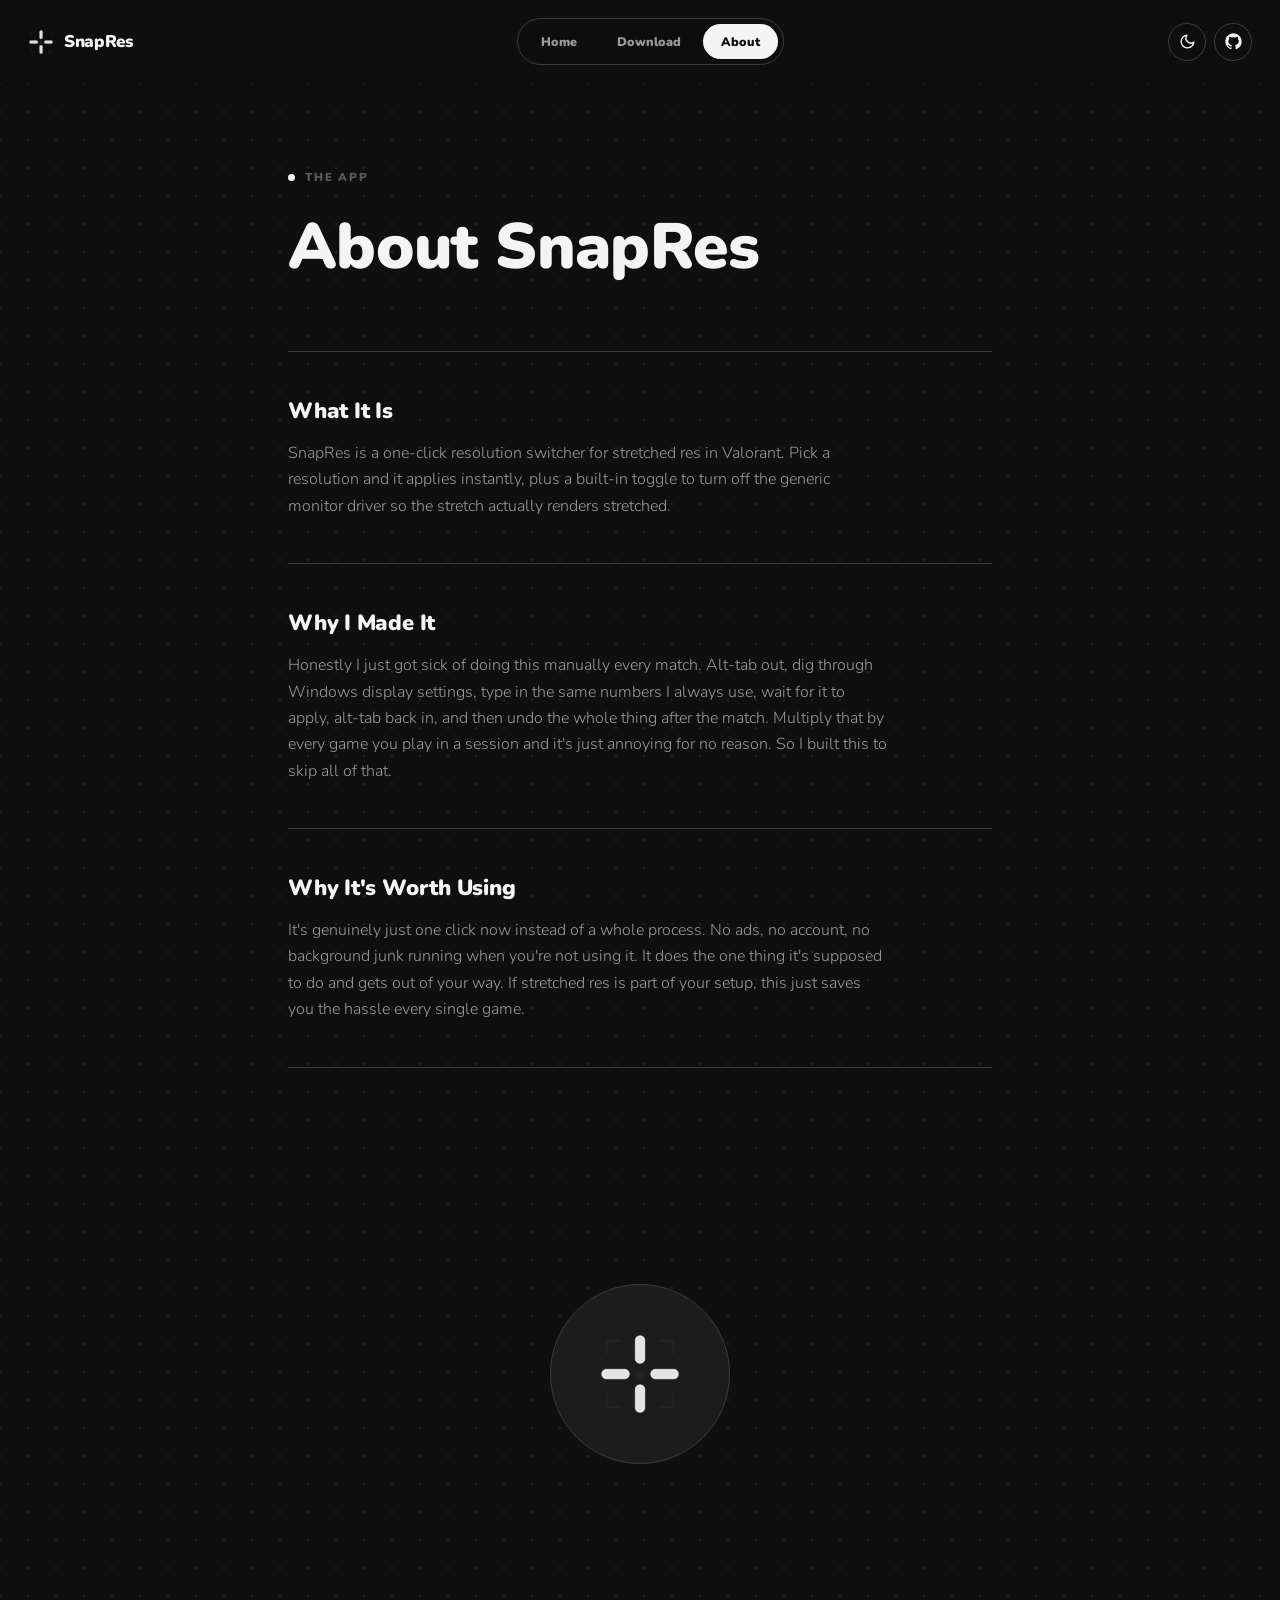
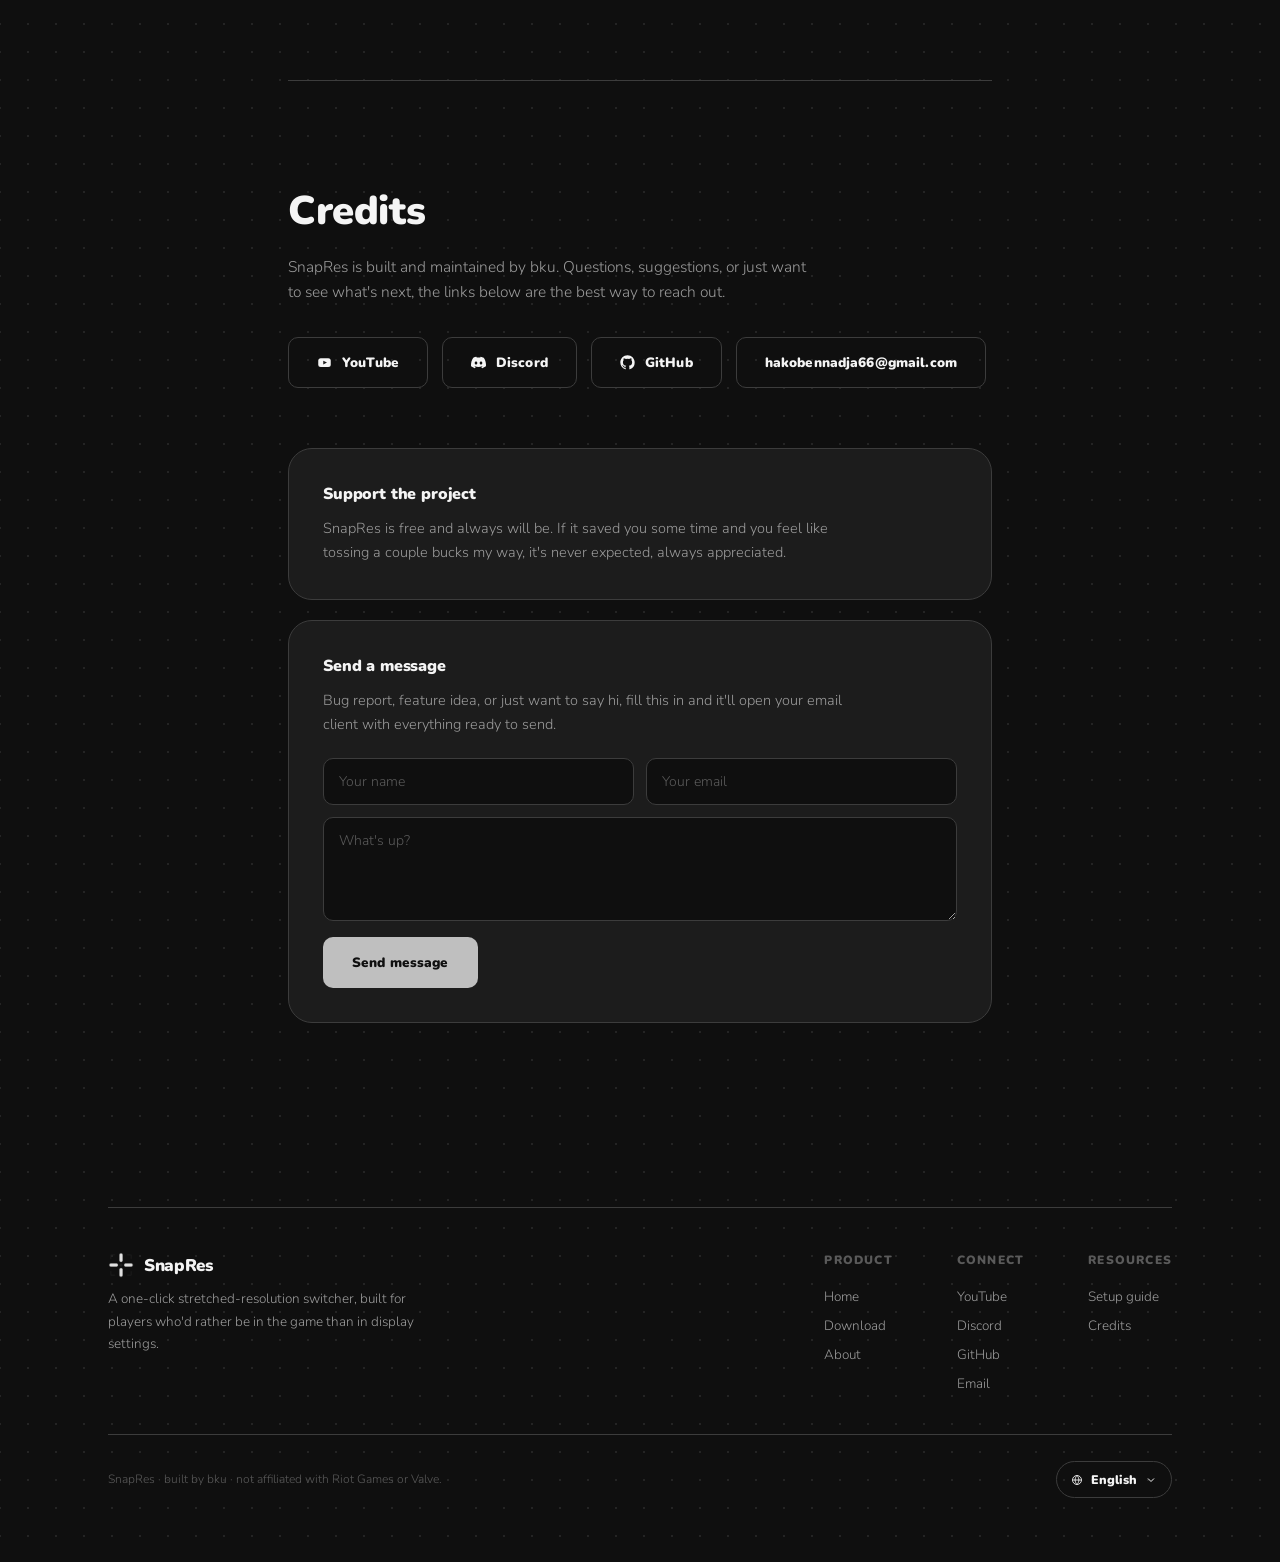
==== about/index.html @ 5ae6e0ad "updated website orders" ====
<!DOCTYPE html>
<html lang="en">
<head>
<meta charset="UTF-8">
<meta name="viewport" content="width=device-width, initial-scale=1">
<title>About SnapRes</title>
<meta name="description" content="Why SnapRes exists, what it does, and how to reach bku, the developer behind it.">
<link rel="icon" href="/assets/icons/favicon.ico">
<link rel="apple-touch-icon" href="/assets/img/Logo_Main.png">
<link rel="stylesheet" href="/assets/css/tokens.css">
<link rel="stylesheet" href="/assets/css/main.css">
</head>
<body data-page="about">
<div class="page-veil"></div>

<nav class="nav">
  <a class="nav__brand" href="/">
    <span class="nav__mark"><img data-logo data-src-dark="/assets/img/Logo_Dark.png" data-src-light="/assets/img/Logo_Main.png" src="/assets/img/Logo_Dark.png" alt="" width="26" height="26"></span>
    <span class="nav__word">SnapRes</span>
  </a>

  <div class="nav__links" data-nav-links>
    <a class="nav__link" data-page="home" data-i18n="nav_home" href="/">Home</a>
    <a class="nav__link" data-page="download" data-i18n="nav_download" href="/download">Download</a>
    <a class="nav__link" data-page="about" data-i18n="nav_about" href="/about">About</a>
  </div>

  <div class="nav__tools">
    <button class="icon-btn" data-theme-toggle aria-label="Toggle theme">
      <svg class="icon-sun" viewBox="0 0 24 24" fill="none" stroke="currentColor" stroke-width="2" stroke-linecap="round"><circle cx="12" cy="12" r="4"/><path d="M12 2v2M12 20v2M4.9 4.9l1.4 1.4M17.7 17.7l1.4 1.4M2 12h2M20 12h2M4.9 19.1l1.4-1.4M17.7 6.3l1.4-1.4"/></svg>
      <svg class="icon-moon" viewBox="0 0 24 24" fill="none" stroke="currentColor" stroke-width="2" stroke-linecap="round" stroke-linejoin="round"><path d="M21 12.8A9 9 0 1 1 11.2 3 7 7 0 0 0 21 12.8Z"/></svg>
    </button>
    <a class="icon-btn" data-cfg="GITHUB_REPO_URL" href="https://github.com/bkuwu/SnapRes" target="_blank" rel="noopener" aria-label="GitHub">
      <svg viewBox="0 0 24 24" fill="currentColor"><path d="M12 .5C5.65.5.5 5.65.5 12c0 5.09 3.29 9.39 7.86 10.91.57.1.79-.25.79-.55 0-.27-.01-1.16-.02-2.11-3.2.7-3.88-1.36-3.88-1.36-.53-1.34-1.28-1.7-1.28-1.7-1.05-.72.08-.71.08-.71 1.16.08 1.77 1.19 1.77 1.19 1.03 1.77 2.7 1.26 3.36.96.1-.75.4-1.26.73-1.55-2.55-.29-5.23-1.28-5.23-5.68 0-1.25.45-2.28 1.19-3.08-.12-.29-.52-1.46.11-3.05 0 0 .97-.31 3.18 1.18a11.1 11.1 0 0 1 5.79 0c2.2-1.49 3.17-1.18 3.17-1.18.64 1.59.24 2.76.12 3.05.74.8 1.19 1.83 1.19 3.08 0 4.41-2.69 5.38-5.25 5.67.41.36.78 1.06.78 2.15 0 1.55-.01 2.8-.01 3.18 0 .31.21.66.79.55A11.5 11.5 0 0 0 23.5 12C23.5 5.65 18.35.5 12 .5z"/></svg>
    </a>
    <button class="icon-btn nav__burger" data-nav-burger aria-label="Menu">
      <svg viewBox="0 0 24 24" fill="none" stroke="currentColor" stroke-width="1.8" stroke-linecap="round"><path d="M4 7h16M4 12h16M4 17h16"/></svg>
    </button>
  </div>
</nav>

<header class="section" style="padding-top:168px; padding-bottom:40px;">
  <div class="container" style="max-width:760px;">
    <p class="eyebrow reveal" data-i18n="about_eyebrow">The App</p>
    <h1 class="reveal" style="font-size:clamp(38px,6vw,64px); margin-top:16px;" data-i18n="about_title">About SnapRes</h1>
  </div>
</header>

<section class="section" style="padding-top:20px;">
  <div class="container" style="max-width:760px;">

    <div class="reveal" style="padding:44px 0; border-top:1px solid var(--border);">
      <h2 style="font-size:22px; margin-bottom:14px;">What It Is</h2>
      <p style="font-size:16px; max-width:600px;">SnapRes is a one-click resolution switcher for stretched res in Valorant. Pick a resolution and it applies instantly, plus a built-in toggle to turn off the generic monitor driver so the stretch actually renders stretched.</p>
    </div>

    <div class="reveal" style="padding:44px 0; border-top:1px solid var(--border);">
      <h2 style="font-size:22px; margin-bottom:14px;">Why I Made It</h2>
      <p style="font-size:16px; max-width:600px;">Honestly I just got sick of doing this manually every match. Alt-tab out, dig through Windows display settings, type in the same numbers I always use, wait for it to apply, alt-tab back in, and then undo the whole thing after the match. Multiply that by every game you play in a session and it's just annoying for no reason. So I built this to skip all of that.</p>
    </div>

    <div class="reveal" style="padding:44px 0; border-top:1px solid var(--border); border-bottom:1px solid var(--border);">
      <h2 style="font-size:22px; margin-bottom:14px;">Why It's Worth Using</h2>
      <p style="font-size:16px; max-width:600px;">It's genuinely just one click now instead of a whole process. No ads, no account, no background junk running when you're not using it. It does the one thing it's supposed to do and gets out of your way. If stretched res is part of your setup, this just saves you the hassle every single game.</p>
    </div>

  </div>
</section>

<section class="section--tight">
  <div class="container" style="display:flex; justify-content:center;">
    <div class="reveal snapframe">
      <span class="sf-corner sf-corner--tr"></span><span class="sf-corner sf-corner--bl"></span>
      <div style="width:180px; height:180px; border-radius:50%; background:var(--panel); border:1px solid var(--border); display:grid; place-items:center;">
        <img data-logo data-src-dark="/assets/img/Logo_Dark.png" data-src-light="/assets/img/Logo_Main.png" src="/assets/img/Logo_Dark.png" alt="SnapRes logo mark" width="86" height="86">
      </div>
    </div>
  </div>
</section>

<section class="section" id="credits">
  <div class="container" style="max-width:760px;">
    <hr class="rule" style="margin-bottom:70px;">
    <p class="eyebrow reveal" data-i18n="credits_eyebrow">Behind It</p>
    <h2 class="reveal" style="font-size:clamp(26px,3.6vw,40px); margin:14px 0 16px;" data-i18n="credits_title">Credits</h2>
    <p class="reveal" style="font-size:15.5px; max-width:520px; margin-bottom:32px;" data-i18n="credits_body">
      SnapRes is built and maintained by bku. Questions, suggestions, or just want to see what's next, the links below are the best way to reach out.
    </p>

    <div class="reveal" style="display:flex; gap:14px; flex-wrap:wrap; margin-bottom:60px;">
      <a class="btn btn--ghost" data-cfg="YOUTUBE_URL" href="https://www.youtube.com/@bkuuuuu" target="_blank" rel="noopener">
        <svg width="15" height="15" viewBox="0 0 24 24" fill="currentColor"><rect x="2" y="5" width="20" height="14" rx="4"/><path d="M10 9l6 3-6 3V9z" fill="var(--panel)"/></svg>
        <span data-i18n="footer_youtube">YouTube</span>
      </a>
      <a class="btn btn--ghost" data-cfg="DISCORD_URL" href="https://discord.gg/MzX9wJ6Tyf" target="_blank" rel="noopener">
        <svg width="15" height="15" viewBox="0 0 24 24" fill="currentColor"><path d="M20.317 4.37a19.79 19.79 0 0 0-4.885-1.515.074.074 0 0 0-.079.037c-.21.375-.444.864-.608 1.25a18.27 18.27 0 0 0-5.487 0 12.64 12.64 0 0 0-.617-1.25.077.077 0 0 0-.079-.037A19.736 19.736 0 0 0 3.677 4.37a.07.07 0 0 0-.032.027C.533 9.046-.32 13.58.099 18.057a.082.082 0 0 0 .031.057 19.9 19.9 0 0 0 5.993 3.03.078.078 0 0 0 .084-.028 14.09 14.09 0 0 0 1.226-1.994.076.076 0 0 0-.041-.106 13.107 13.107 0 0 1-1.872-.892.077.077 0 0 1-.008-.128c.126-.094.252-.192.373-.291a.074.074 0 0 1 .077-.01c3.928 1.793 8.18 1.793 12.062 0a.074.074 0 0 1 .078.01c.121.099.247.198.373.292a.077.077 0 0 1-.006.127 12.3 12.3 0 0 1-1.873.892.076.076 0 0 0-.041.107c.36.698.772 1.362 1.225 1.993a.076.076 0 0 0 .084.028 19.84 19.84 0 0 0 6.002-3.03.077.077 0 0 0 .032-.054c.5-5.177-.838-9.674-3.549-13.66a.061.061 0 0 0-.031-.03zM8.02 15.33c-1.183 0-2.157-1.085-2.157-2.419 0-1.333.955-2.419 2.157-2.419 1.21 0 2.176 1.096 2.157 2.42 0 1.333-.955 2.418-2.157 2.418zm7.975 0c-1.183 0-2.157-1.085-2.157-2.419 0-1.333.955-2.419 2.157-2.419 1.21 0 2.176 1.096 2.157 2.42 0 1.333-.946 2.418-2.157 2.418z"/></svg>
        <span data-i18n="footer_discord">Discord</span>
      </a>
      <a class="btn btn--ghost" data-cfg="GITHUB_REPO_URL" href="https://github.com/bkuwu/SnapRes" target="_blank" rel="noopener">
        <svg width="15" height="15" viewBox="0 0 24 24" fill="currentColor"><path d="M12 .5C5.65.5.5 5.65.5 12c0 5.09 3.29 9.39 7.86 10.91.57.1.79-.25.79-.55 0-.27-.01-1.16-.02-2.11-3.2.7-3.88-1.36-3.88-1.36-.53-1.34-1.28-1.7-1.28-1.7-1.05-.72.08-.71.08-.71 1.16.08 1.77 1.19 1.77 1.19 1.03 1.77 2.7 1.26 3.36.96.1-.75.4-1.26.73-1.55-2.55-.29-5.23-1.28-5.23-5.68 0-1.25.45-2.28 1.19-3.08-.12-.29-.52-1.46.11-3.05 0 0 .97-.31 3.18 1.18a11.1 11.1 0 0 1 5.79 0c2.2-1.49 3.17-1.18 3.17-1.18.64 1.59.24 2.76.12 3.05.74.8 1.19 1.83 1.19 3.08 0 4.41-2.69 5.38-5.25 5.67.41.36.78 1.06.78 2.15 0 1.55-.01 2.8-.01 3.18 0 .31.21.66.79.55A11.5 11.5 0 0 0 23.5 12C23.5 5.65 18.35.5 12 .5z"/></svg>
        <span data-i18n="footer_github">GitHub</span>
      </a>
      <a class="btn btn--ghost" data-cfg="CONTACT_EMAIL" data-cfg-text="CONTACT_EMAIL" href="mailto:hakobennadja66@gmail.com">
        <svg width="15" height="15" viewBox="0 0 24 24" fill="none" stroke="currentColor" stroke-width="1.8"><rect x="3" y="5" width="18" height="14" rx="2"/><path d="M3 7l9 6 9-6"/></svg>
        hakobennadja66@gmail.com
      </a>
    </div>

    <div class="reveal" style="background:var(--panel); border:1px solid var(--border); border-radius:var(--radius-lg); padding:34px;">
      <h3 style="font-size:16px; margin-bottom:12px;" data-i18n="support_title">Support the project</h3>
      <p style="font-size:14.5px; max-width:520px;" data-i18n="support_body">SnapRes is free and always will be. If it saved you some time and you feel like tossing a couple bucks my way, it's never expected, always appreciated.</p>
    </div>

    <div class="reveal" style="background:var(--panel); border:1px solid var(--border); border-radius:var(--radius-lg); padding:34px; margin-top:20px;">
      <h3 style="font-size:16px; margin-bottom:12px;" data-i18n="contact_title">Send a message</h3>
      <p style="font-size:14.5px; max-width:520px; margin-bottom:22px;" data-i18n="contact_body">Bug report, feature idea, or just want to say hi, fill this in and it'll open your email client with everything ready to send.</p>
      <form class="contact-form" data-contact-form>
        <div class="contact-form__row">
          <input type="text" data-cf-name placeholder="Your name" autocomplete="name" required>
          <input type="email" data-cf-email placeholder="Your email" autocomplete="email" required>
        </div>
        <textarea data-cf-message rows="4" placeholder="What's up?" required></textarea>
        <button type="submit" class="btn btn--primary" data-i18n="contact_send">Send message</button>
      </form>
    </div>
  </div>
</section>

<footer class="footer">
  <div class="container">
    <hr class="rule">
    <div class="footer__top" style="padding-top:44px;">
      <div class="footer__brand">
        <div class="nav__brand"><span class="nav__mark"><img data-logo data-src-dark="/assets/img/Logo_Dark.png" data-src-light="/assets/img/Logo_Main.png" src="/assets/img/Logo_Dark.png" alt="" width="22" height="22"></span><span class="nav__word">SnapRes</span></div>
        <p data-i18n="footer_tagline">A one-click stretched-resolution switcher, built for players who'd rather be in the game than in display settings.</p>
      </div>
      <div class="footer__cols">
        <div class="footer__col">
          <h4 data-i18n="footer_product">Product</h4>
          <a href="/" data-i18n="footer_home">Home</a>
          <a href="/download" data-i18n="footer_download">Download</a>
          <a href="/about" data-i18n="footer_about">About</a>
        </div>
        <div class="footer__col">
          <h4 data-i18n="footer_connect">Connect</h4>
          <a data-cfg="YOUTUBE_URL" href="https://www.youtube.com/@bkuuuuu" target="_blank" rel="noopener" data-i18n="footer_youtube">YouTube</a>
          <a data-cfg="DISCORD_URL" href="https://discord.gg/MzX9wJ6Tyf" target="_blank" rel="noopener" data-i18n="footer_discord">Discord</a>
          <a data-cfg="GITHUB_REPO_URL" href="https://github.com/bkuwu/SnapRes" target="_blank" rel="noopener" data-i18n="footer_github">GitHub</a>
          <a data-cfg="CONTACT_EMAIL" data-cfg-text="CONTACT_EMAIL" href="mailto:hakobennadja66@gmail.com" data-i18n="footer_email">Email</a>
        </div>
        <div class="footer__col">
          <h4 data-i18n="footer_resources">Resources</h4>
          <a href="/download#setup" data-i18n="footer_help">Setup guide</a>
          <a href="/about#credits" data-i18n="footer_credits">Credits</a>
        </div>
      </div>
    </div>
    <hr class="rule">
    <div class="footer__bottom">
      <p class="footer__copy" data-i18n="footer_copy">SnapRes · built by bku · not affiliated with Riot Games or Valve.</p>
      <div class="lang-select">
        <button class="lang-select__btn" data-lang-toggle type="button">
          <svg viewBox="0 0 24 24" fill="none" stroke="currentColor" stroke-width="1.8"><circle cx="12" cy="12" r="9"/><path d="M3 12h18M12 3c2.5 2.7 3.8 6 3.8 9s-1.3 6.3-3.8 9c-2.5-2.7-3.8-6-3.8-9s1.3-6.3 3.8-9z"/></svg>
          <span data-lang-label>English</span>
          <svg viewBox="0 0 24 24" fill="none" stroke="currentColor" stroke-width="2"><path d="M6 9l6 6 6-6"/></svg>
        </button>
        <div class="lang-select__menu" data-lang-menu></div>
      </div>
    </div>
  </div>
</footer>

<script src="/assets/js/config.js"></script>
<script src="/assets/js/analytics.js"></script>
<script src="/assets/js/i18n.js"></script>
<script src="/assets/js/app.js"></script>
</body>
</html>
---- assets/css/tokens.css ----
@font-face {
  font-family: "Nunito Black";
  src: url("../fonts/Nunito-Black.ttf") format("truetype");
  font-weight: 900;
  font-display: swap;
}
@font-face {
  font-family: "Nunito Light";
  src: url("../fonts/Nunito-Light.ttf") format("truetype");
  font-weight: 300;
  font-display: swap;
}

:root {
  
  --gray-900: #0F0F0F;
  --gray-800: #1C1C1C;
  --gray-700: #3C3C3C;
  --gray-600: #5A5A5A;
  --gray-500: #7A7A7A;
  --gray-400: #9B9B9B;
  --gray-300: #BFBFBF;
  --gray-200: #DCDCDC;
  --gray-100: #F4F4F4;
  --white: #FFFFFF;
  --black: #000000;

  
  --font-title: "Nunito Black", "Segoe UI Semibold", sans-serif;
  --font-body: "Nunito Light", "Segoe UI", sans-serif;

  
  --ease-snap: cubic-bezier(.16,.84,.32,1);
  --ease-out: cubic-bezier(.22,.61,.36,1);
  --dur-fast: .28s;
  --dur-med: .6s;
  --dur-slow: 1s;

  
  --radius-sm: 10px;
  --radius-md: 16px;
  --radius-lg: 24px;

  color-scheme: dark;
}

:root,
[data-theme="dark"] {
  --bg: var(--gray-900);
  --panel: var(--gray-800);
  --border: var(--gray-700);
  --border-soft: #242424;
  --text-main: var(--gray-100);
  --text-dim: var(--gray-400);
  --text-dimmer: var(--gray-600);
  --glow: rgba(255,255,255,.14);
  --glow-strong: rgba(255,255,255,.28);
  --status-ok: #7fe3ac;
  --btn-idle: var(--gray-300);
  --btn-hover: var(--white);
  --btn-text: var(--gray-900);
  --btn-hover-text: var(--gray-900);
  --scrim: rgba(15,15,15,.72);
}

[data-theme="light"] {
  color-scheme: light;
  --bg: var(--gray-100);
  --panel: var(--white);
  --border: var(--gray-200);
  --border-soft: #EFEFEF;
  --text-main: var(--gray-900);
  --text-dim: var(--gray-600);
  --text-dimmer: var(--gray-400);
  --glow: rgba(15,15,15,.10);
  --glow-strong: rgba(15,15,15,.18);
  --status-ok: #2f6f4f;
  --btn-idle: var(--gray-300);
  --btn-hover: var(--gray-900);
  --btn-text: var(--gray-900);
  --btn-hover-text: var(--white);
  --scrim: rgba(244,244,244,.72);
}
---- assets/css/main.css ----
*, *::before, *::after { box-sizing: border-box; }
html { scroll-behavior: smooth; }

html, body {
  margin: 0;
  padding: 0;
  background: var(--bg);
  color: var(--text-main);
  font-family: var(--font-body);
  -webkit-font-smoothing: antialiased;
  overflow-x: hidden;
}

body {
  
  background-image:
    radial-gradient(var(--border-soft) 1px, transparent 1px);
  background-size: 28px 28px;
  background-position: -14px -14px;
  transition: background-color var(--dur-med) var(--ease-out), color var(--dur-med) var(--ease-out);
}

[data-theme="light"] body { background-image: radial-gradient(var(--border) 1px, transparent 1px); }

::selection { background: var(--text-main); color: var(--bg); }

h1, h2, h3, h4 {
  font-family: var(--font-title);
  font-weight: 900;
  margin: 0;
  letter-spacing: -0.01em;
}

p { margin: 0; line-height: 1.65; color: var(--text-dim); }

a { color: inherit; text-decoration: none; }

img { max-width: 100%; display: block; }

button { font-family: var(--font-body); border: none; background: none; cursor: pointer; color: inherit; }

.container {
  width: 100%;
  max-width: 1120px;
  margin: 0 auto;
  padding: 0 28px;
}

.page-veil {
  position: fixed;
  inset: 0;
  background: var(--bg);
  z-index: 9999;
  pointer-events: none;
  opacity: 0;
  transition: opacity .38s var(--ease-out);
}
.page-veil.is-active { opacity: 1; pointer-events: all; }
body.is-loaded .page-veil { opacity: 0; }
body { opacity: 0; }
body.is-loaded { opacity: 1; transition: opacity .5s var(--ease-out); }

.nav {
  position: fixed;
  top: 0; left: 0; right: 0;
  z-index: 500;
  display: flex;
  align-items: center;
  justify-content: space-between;
  padding: 18px 28px;
  backdrop-filter: blur(14px) saturate(140%);
  -webkit-backdrop-filter: blur(14px) saturate(140%);
  background: color-mix(in srgb, var(--bg) 78%, transparent);
  border-bottom: 1px solid transparent;
  transition: border-color var(--dur-fast) var(--ease-out), background var(--dur-med) var(--ease-out);
}
.nav.is-scrolled { border-bottom-color: var(--border); }

.nav__brand { display: flex; align-items: center; gap: 10px; }
.nav__mark { width: 26px; height: 26px; }
.nav__mark img { width: 100%; height: 100%; }
.nav__word {
  font-family: var(--font-title);
  font-size: 17px;
  letter-spacing: -0.02em;
}

.nav__links {
  display: flex;
  align-items: center;
  gap: 4px;
  padding: 5px;
  border: 1px solid var(--border);
  border-radius: 999px;
}
.nav__link {
  font-family: var(--font-title);
  font-size: 12.5px;
  padding: 9px 18px;
  border-radius: 999px;
  color: var(--text-dim);
  transition: color .35s var(--ease-out), background .35s var(--ease-out), box-shadow .35s var(--ease-out);
}
.nav__link:hover { color: var(--text-main); box-shadow: 0 0 0 6px var(--glow); }
.nav__link.is-active { background: var(--text-main); color: var(--bg); }

.nav__tools { display: flex; align-items: center; gap: 8px; }

.icon-btn {
  width: 38px; height: 38px;
  display: grid; place-items: center;
  position: relative;
  border: 1px solid var(--border);
  border-radius: 50%;
  color: var(--text-main);
  transition: box-shadow .4s var(--ease-out), border-color .4s var(--ease-out), transform .3s var(--ease-snap);
}
.icon-btn:hover { box-shadow: 0 0 0 9px var(--glow); border-color: var(--text-main); transform: translateY(-2px); }
.icon-btn:active { transform: translateY(0) scale(.94); }
.icon-btn svg { width: 17px; height: 17px; }
.icon-btn .icon-sun, .icon-btn .icon-moon { position: absolute; opacity: 0; transform: rotate(-90deg) scale(.5); transition: transform .5s var(--ease-snap), opacity .3s var(--ease-out); }
.icon-btn .icon-moon { opacity: 1; transform: rotate(0) scale(1); }
[data-theme="light"] .icon-btn .icon-sun { opacity: 1; transform: rotate(0) scale(1); }
[data-theme="light"] .icon-btn .icon-moon { opacity: 0; transform: rotate(90deg) scale(.5); }

.nav__burger { display: none; }

.btn {
  display: inline-flex;
  align-items: center;
  justify-content: center;
  gap: 10px;
  font-family: var(--font-title);
  font-size: 13.5px;
  letter-spacing: .01em;
  padding: 15px 28px;
  border-radius: var(--radius-sm);
  border: 1px solid transparent;
  position: relative;
  transition: transform var(--dur-fast) var(--ease-snap), box-shadow var(--dur-fast) var(--ease-out), background var(--dur-fast) var(--ease-out), color var(--dur-fast) var(--ease-out), border-color var(--dur-fast) var(--ease-out);
}
.btn:active { transform: scale(.96); }

.btn--primary {
  background: var(--btn-idle);
  color: var(--btn-text);
}
.btn--primary:hover {
  background: var(--btn-hover);
  color: var(--btn-hover-text);
  box-shadow: 0 0 0 11px var(--glow), 0 24px 52px -18px var(--glow-strong);
  transform: translateY(-3px);
}

.btn--ghost {
  background: transparent;
  color: var(--text-main);
  border-color: var(--border);
}
.btn--ghost:hover {
  border-color: var(--text-main);
  box-shadow: 0 0 0 11px var(--glow), 0 20px 44px -20px var(--glow-strong);
  transform: translateY(-3px);
}

.btn--lg { padding: 19px 38px; font-size: 15px; border-radius: var(--radius-md); }

.btn__bracket-frame { position: relative; display: inline-flex; }

.bracket {
  position: absolute;
  width: 12px; height: 12px;
  border: 0 solid var(--text-main);
  opacity: 0;
  transition: opacity var(--dur-fast) var(--ease-out), transform var(--dur-fast) var(--ease-snap);
}
.bracket--tl { top: -8px; left: -8px; border-top-width: 2px; border-left-width: 2px; transform: translate(6px,6px); }
.bracket--tr { top: -8px; right: -8px; border-top-width: 2px; border-right-width: 2px; transform: translate(-6px,6px); }
.bracket--bl { bottom: -8px; left: -8px; border-bottom-width: 2px; border-left-width: 2px; transform: translate(6px,-6px); }
.bracket--br { bottom: -8px; right: -8px; border-bottom-width: 2px; border-right-width: 2px; transform: translate(-6px,-6px); }
.btn__bracket-frame:hover .bracket,
.snap-target:hover .bracket,
.snap-target.is-active .bracket {
  opacity: 1;
  transform: translate(0,0);
}

header.hero-section {
  min-height: 100vh;
  min-height: 100svh;
  display: flex;
  align-items: center;
  padding-top: 108px;
  padding-bottom: 56px;
  box-sizing: border-box;
}

.hero__grid {
  display: flex;
  align-items: center;
  justify-content: space-between;
  gap: 76px;
  text-align: left;
  width: 100%;
}
.hero__content {
  display: flex;
  align-items: center;
  gap: 34px;
  flex: 1 1 540px;
  max-width: 700px;
}
.hero__text { min-width: 0; }

.hero__icon {
  flex: none;
  width: clamp(100px, 9vw, 170px);
  height: clamp(100px, 9vw, 170px);
  display: grid;
  place-items: center;
}
.hero__icon img {
  width: 100%;
  height: 100%;
  object-fit: contain;
}

.video-card {
  flex: 1 1 640px;
  max-width: 760px;
  width: 100%;
  border-radius: var(--radius-lg);
  border: 1px solid var(--border);
  background: var(--panel);
  overflow: hidden;
  box-shadow: 0 0 0 8px var(--glow), 0 50px 100px -34px rgba(0,0,0,.55);
  transition: transform .45s var(--ease-snap), box-shadow .45s var(--ease-out), border-color .4s var(--ease-out);
}
[data-theme="light"] .video-card { box-shadow: 0 0 0 8px var(--glow), 0 50px 100px -38px rgba(15,15,15,.22); }
.video-card:hover {
  transform: translateY(-4px);
  border-color: var(--text-main);
  box-shadow: 0 0 0 12px var(--glow-strong), 0 54px 110px -32px rgba(0,0,0,.6);
}

.video-card__thumb {
  position: relative;
  width: 100%;
  aspect-ratio: 16 / 9;
  background: var(--bg);
  overflow: hidden;
}
.video-card__playbtn {
  position: absolute;
  inset: 0;
  width: 100%;
  height: 100%;
  padding: 0;
  border: 0;
  display: block;
}
.video-card__playbtn img {
  width: 100%;
  height: 100%;
  object-fit: cover;
  display: block;
}
.video-card__thumb::after {
  content: "";
  position: absolute;
  inset: 0;
  background: linear-gradient(180deg, transparent 45%, rgba(0,0,0,.5) 100%);
  pointer-events: none;
}
.video-card__thumb iframe { display: block; }

.video-card__corner {
  position: absolute;
  width: 22px; height: 22px;
  border: 0 solid var(--white);
  z-index: 2;
  opacity: .85;
}
.video-card__corner--tl { top: 16px; left: 16px; border-top-width: 2.5px; border-left-width: 2.5px; }
.video-card__corner--tr { top: 16px; right: 16px; border-top-width: 2.5px; border-right-width: 2.5px; }
.video-card__corner--bl { bottom: 16px; left: 16px; border-bottom-width: 2.5px; border-left-width: 2.5px; }
.video-card__corner--br { bottom: 16px; right: 16px; border-bottom-width: 2.5px; border-right-width: 2.5px; }

.video-card__play {
  position: absolute;
  top: 50%; left: 50%;
  transform: translate(-50%,-50%);
  width: 92px; height: 92px;
  border-radius: 50%;
  display: grid;
  place-items: center;
  background: var(--btn-idle);
  color: var(--btn-text);
  box-shadow: 0 0 0 14px var(--glow), 0 24px 48px -16px rgba(0,0,0,.5);
  transition: transform .35s var(--ease-snap), background .35s var(--ease-out), box-shadow .35s var(--ease-out);
}
.video-card__play svg { width: 30px; height: 30px; margin-left: 4px; }
.video-card__playbtn:hover .video-card__play {
  background: var(--btn-hover);
  color: var(--btn-hover-text);
  transform: translate(-50%,-50%) scale(1.08);
  box-shadow: 0 0 0 18px var(--glow-strong), 0 28px 56px -18px rgba(0,0,0,.55);
}

.video-card__label {
  display: flex;
  flex-direction: column;
  gap: 6px;
  padding: 26px 30px 30px;
}
.video-card__eyebrow {
  font-family: var(--font-title);
  font-size: 12.5px;
  letter-spacing: .16em;
  text-transform: uppercase;
  color: var(--text-dimmer);
}
.video-card__title {
  font-family: var(--font-title);
  font-size: 20px;
  color: var(--text-main);
}

/* ---- video carousel ---- */
.video-carousel__thumbs {
  position: relative;
  overflow: hidden;
}
.video-carousel__track {
  display: flex;
  width: 200%;
  transition: transform .65s var(--ease-snap);
}
.video-carousel__slide {
  width: 50%;
  flex: 0 0 50%;
}
.video-carousel__slide .video-card__thumb { border-radius: 0; }

.video-carousel__arrow {
  position: absolute;
  top: 50%;
  transform: translateY(-50%);
  width: 40px; height: 40px;
  border-radius: 50%;
  display: grid;
  place-items: center;
  border: 1px solid rgba(255,255,255,.22);
  background: rgba(10,10,10,.42);
  backdrop-filter: blur(6px);
  color: #fff;
  cursor: pointer;
  z-index: 3;
  opacity: .7;
  transition: opacity .3s var(--ease-out), background .3s var(--ease-out), transform .3s var(--ease-snap);
}
.video-carousel__arrow svg { width: 18px; height: 18px; }
.video-carousel__arrow:hover { opacity: 1; background: rgba(10,10,10,.62); transform: translateY(-50%) scale(1.06); }
.video-carousel__arrow--prev { left: 14px; }
.video-carousel__arrow--next { right: 14px; }
.video-carousel__arrow:disabled { opacity: .2; pointer-events: none; cursor: default; }

.video-carousel__progress {
  height: 3px;
  margin: 14px 20px 0;
  border-radius: 2px;
  background: var(--border);
  overflow: hidden;
  transition: opacity .35s var(--ease-out);
}
.video-carousel__progress-bar {
  height: 100%;
  width: 0%;
  border-radius: 2px;
  background: var(--text-main);
}

.video-carousel__dots {
  display: flex;
  justify-content: center;
  align-items: center;
  gap: 9px;
  padding: 10px 0 4px;
}
.video-carousel__dot {
  width: 6px; height: 6px;
  border-radius: 50%;
  background: var(--text-dimmer);
  border: none;
  padding: 0;
  cursor: pointer;
  opacity: .55;
  transition: all .4s var(--ease-out);
}
.video-carousel__dot.is-active {
  width: 9px; height: 9px;
  background: var(--text-main);
  opacity: 1;
  box-shadow: 0 0 0 6px var(--glow-strong);
}

.video-carousel__labels { position: relative; overflow: hidden; }
.video-carousel__label-track {
  display: flex;
  width: 200%;
  transition: transform .65s var(--ease-snap);
}
.video-carousel__label-slide { width: 50%; flex: 0 0 50%; }

@media (max-width: 900px) {
  header.hero-section { min-height: auto; padding-top: 128px; padding-bottom: 44px; }
  .hero__grid { flex-direction: column; text-align: center; gap: 40px; }
  .hero__content { flex: none; flex-direction: column; gap: 16px; max-width: 520px; margin: 0 auto; }
  .hero__icon { width: 64px; height: 64px; }
  .hero__text .eyebrow { justify-content: center; margin: 0 auto; }
  .hero__text h1 { font-size: clamp(34px, 9vw, 52px) !important; }
  .hero__text p { margin-left: auto; margin-right: auto; font-size: 15.5px !important; margin-top: 16px !important; }
  .video-card { max-width: 520px; margin: 0 auto; }
  .video-card__label { padding: 18px 20px 22px; }
  .video-card__title { font-size: 16px; }
  .hero-visual { display: none; }
}

.snapframe {
  position: relative;
  display: inline-block;
  line-height: 0;
}
.snapframe::before,
.snapframe::after,
.snapframe .sf-corner {
  content: "";
  position: absolute;
  width: 34px; height: 34px;
  border: 3px solid var(--text-main);
  opacity: 0;
  transition: opacity .5s var(--ease-out), transform .7s var(--ease-snap);
  transition-delay: .05s;
}
.snapframe::before { top: -14px; left: -14px; border-right: 0; border-bottom: 0; transform: translate(-26px,-26px); }
.snapframe::after { bottom: -14px; right: -14px; border-left: 0; border-top: 0; transform: translate(26px,26px); }
.snapframe .sf-corner--tr { top: -14px; right: -14px; border-left: 0; border-bottom: 0; transform: translate(26px,-26px); }
.snapframe .sf-corner--bl { bottom: -14px; left: -14px; border-right: 0; border-top: 0; transform: translate(-26px,26px); }

.snapframe.is-snapped::before,
.snapframe.is-snapped::after,
.snapframe.is-snapped .sf-corner {
  opacity: 1;
  transform: translate(0,0);
}

.snapframe__shot {
  border-radius: var(--radius-lg);
  border: 1px solid var(--border);
  overflow: hidden;
  box-shadow: 0 40px 80px -32px rgba(0,0,0,.55);
  background: var(--panel);
  display: flex;
  align-items: center;
  justify-content: center;
  padding: 26px;
}
[data-theme="light"] .snapframe__shot { box-shadow: 0 40px 80px -36px rgba(15,15,15,.28); }
.snapframe__shot img {
  width: 100%;
  height: auto;
  display: block;
  border-radius: var(--radius-md);
}

.showrow__image .snapframe__shot {
  padding: 0;
  height: auto;
}
.showrow__image .snapframe__shot img {
  width: 100%;
  height: auto;
  object-fit: initial;
}

.showrow {
  display: flex;
  align-items: center;
  flex-wrap: wrap;
  gap: 56px;
  margin-bottom: 130px;
}
.showrow:last-child { margin-bottom: 0; }
.showrow__text { flex: 0.82 1 300px; }
.showrow__image { flex: 1.18 1 380px; }

.reveal {
  opacity: 0;
  transform: translateY(28px);
  transition: opacity .8s var(--ease-out), transform .8s var(--ease-out);
}
.reveal.is-in { opacity: 1; transform: translateY(0); }
.reveal-up { transform: translateY(48px); }
.reveal-down { transform: translateY(-32px); }
.reveal-left { transform: translateX(-40px); }
.reveal-right { transform: translateX(40px); }
.reveal.is-in.reveal-left,
.reveal.is-in.reveal-right { transform: translateX(0); }

.stagger > * { transition-delay: calc(var(--i, 0) * 90ms); }

.section { padding: 128px 0; position: relative; }
.section--tight { padding: 88px 0; }
.eyebrow {
  font-family: var(--font-title);
  font-size: 11.5px;
  letter-spacing: .16em;
  text-transform: uppercase;
  color: var(--text-dimmer);
  display: flex;
  align-items: center;
  gap: 10px;
}
.eyebrow::before {
  content: "";
  width: 7px; height: 7px;
  border-radius: 50%;
  background: var(--text-main);
  display: inline-block;
}

hr.rule {
  border: none;
  height: 1px;
  background: var(--border);
  margin: 0;
}

.contact-form { display: flex; flex-direction: column; gap: 12px; }
.contact-form__row { display: flex; gap: 12px; flex-wrap: wrap; }
.contact-form input,
.contact-form textarea {
  flex: 1;
  min-width: 180px;
  background: var(--bg);
  border: 1px solid var(--border);
  border-radius: var(--radius-sm);
  padding: 13px 15px;
  font-family: var(--font-body);
  font-size: 14px;
  color: var(--text-main);
  transition: border-color var(--dur-fast) var(--ease-out), box-shadow var(--dur-fast) var(--ease-out);
}
.contact-form input::placeholder,
.contact-form textarea::placeholder { color: var(--text-dimmer); }
.contact-form input:focus,
.contact-form textarea:focus {
  outline: none;
  border-color: var(--text-main);
  box-shadow: 0 0 0 6px var(--glow);
}
.contact-form textarea { resize: vertical; font-family: var(--font-body); }
.contact-form .btn { align-self: flex-start; margin-top: 4px; }

.grid-2x2 {
  display: grid;
  grid-template-columns: repeat(2, 1fr);
  gap: 1px;
  background: var(--border);
  border: 1px solid var(--border);
  border-radius: var(--radius-lg);
  overflow: hidden;
  max-width: 760px;
  margin: 0 auto;
}
@media (max-width: 640px) {
  .grid-2x2 { grid-template-columns: 1fr; }
}

.footer { padding: 56px 0 64px; }
.footer__top {
  display: flex;
  flex-wrap: wrap;
  gap: 28px;
  justify-content: space-between;
  align-items: flex-start;
  padding-bottom: 36px;
}
.footer__brand p { max-width: 320px; margin-top: 10px; font-size: 13.5px; }
.footer__cols { display: flex; gap: 64px; flex-wrap: wrap; }
.footer__col h4 { font-size: 12px; letter-spacing: .1em; text-transform: uppercase; color: var(--text-dimmer); margin-bottom: 14px; }
.footer__col a, .footer__col button {
  display: block;
  font-size: 13.5px;
  color: var(--text-dim);
  padding: 5px 0;
  transition: color var(--dur-fast) var(--ease-out);
  text-align: left;
}
.footer__col a:hover, .footer__col button:hover { color: var(--text-main); }

.footer__bottom {
  display: flex;
  flex-wrap: wrap;
  gap: 16px;
  align-items: center;
  justify-content: space-between;
  padding-top: 26px;
}
.footer__copy { font-size: 12px; color: var(--text-dimmer); }

.lang-select {
  position: relative;
}
.lang-select__btn {
  display: flex;
  align-items: center;
  gap: 8px;
  font-size: 12.5px;
  font-family: var(--font-title);
  padding: 9px 14px;
  border: 1px solid var(--border);
  border-radius: 999px;
  color: var(--text-main);
  transition: border-color var(--dur-fast) var(--ease-out), box-shadow var(--dur-fast) var(--ease-out);
}
.lang-select__btn:hover { border-color: var(--text-main); box-shadow: 0 0 0 6px var(--glow); }
.lang-select__btn svg { width: 12px; height: 12px; transition: transform var(--dur-fast) var(--ease-out); }
.lang-select.is-open .lang-select__btn svg { transform: rotate(180deg); }

.lang-select__menu {
  position: absolute;
  bottom: calc(100% + 10px);
  right: 0;
  min-width: 168px;
  max-height: 260px;
  overflow-y: auto;
  background: var(--panel);
  border: 1px solid var(--border);
  border-radius: var(--radius-md);
  padding: 6px;
  display: grid;
  gap: 2px;
  opacity: 0;
  transform: translateY(8px) scale(.98);
  pointer-events: none;
  transition: opacity var(--dur-fast) var(--ease-out), transform var(--dur-fast) var(--ease-snap);
  box-shadow: 0 24px 48px -20px rgba(0,0,0,.5);
}
.lang-select.is-open .lang-select__menu { opacity: 1; transform: translateY(0) scale(1); pointer-events: all; }
.lang-select__opt {
  font-size: 13px;
  padding: 9px 12px;
  border-radius: var(--radius-sm);
  color: var(--text-dim);
  text-align: left;
  width: 100%;
}
.lang-select__opt:hover { background: var(--bg); color: var(--text-main); }
.lang-select__opt.is-active { color: var(--text-main); font-family: var(--font-title); }

@media (max-width: 860px) {
  .nav__links { position: fixed; top: 74px; left: 16px; right: 16px; flex-direction: column; align-items: stretch; padding: 8px; border-radius: var(--radius-md); background: var(--panel); opacity: 0; pointer-events: none; transform: translateY(-8px); transition: opacity var(--dur-fast) var(--ease-out), transform var(--dur-fast) var(--ease-out); }
  .nav__links.is-open { opacity: 1; pointer-events: all; transform: translateY(0); }
  .nav__link { text-align: center; padding: 13px 18px; }
  .nav__burger { display: grid; place-items: center; }
  .section { padding: 84px 0; }
  .footer__top { flex-direction: column; }
  .showrow { flex-direction: column !important; gap: 28px !important; margin-bottom: 68px !important; }
  .showrow__text, .showrow__image { order: initial !important; flex-basis: auto !important; }
  .showrow__image { order: 2 !important; }
  .showrow__text { order: 1 !important; }
  .showrow > .reveal-left, .showrow > .reveal-right { transform: translateY(28px) !important; }
}

@media (prefers-reduced-motion: reduce) {
  *, *::before, *::after { animation-duration: .001ms !important; transition-duration: .001ms !important; scroll-behavior: auto !important; }
}
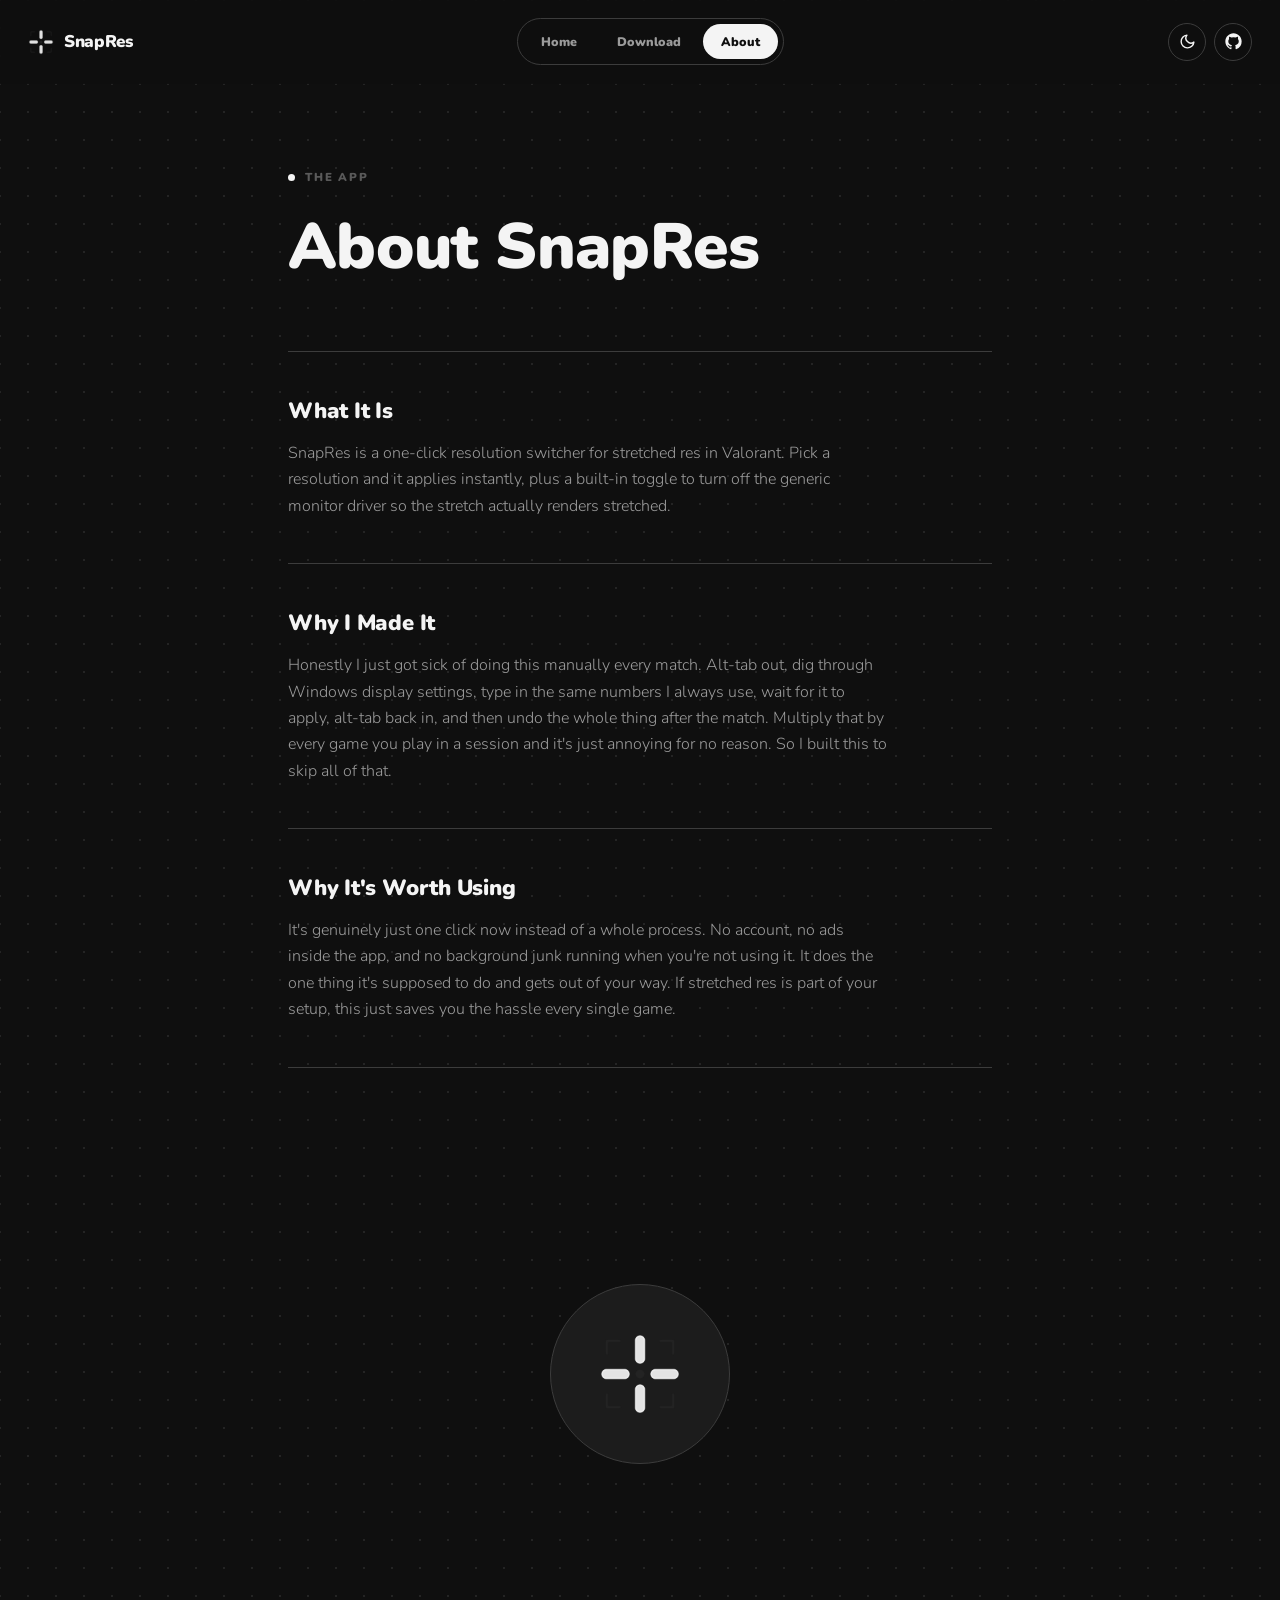
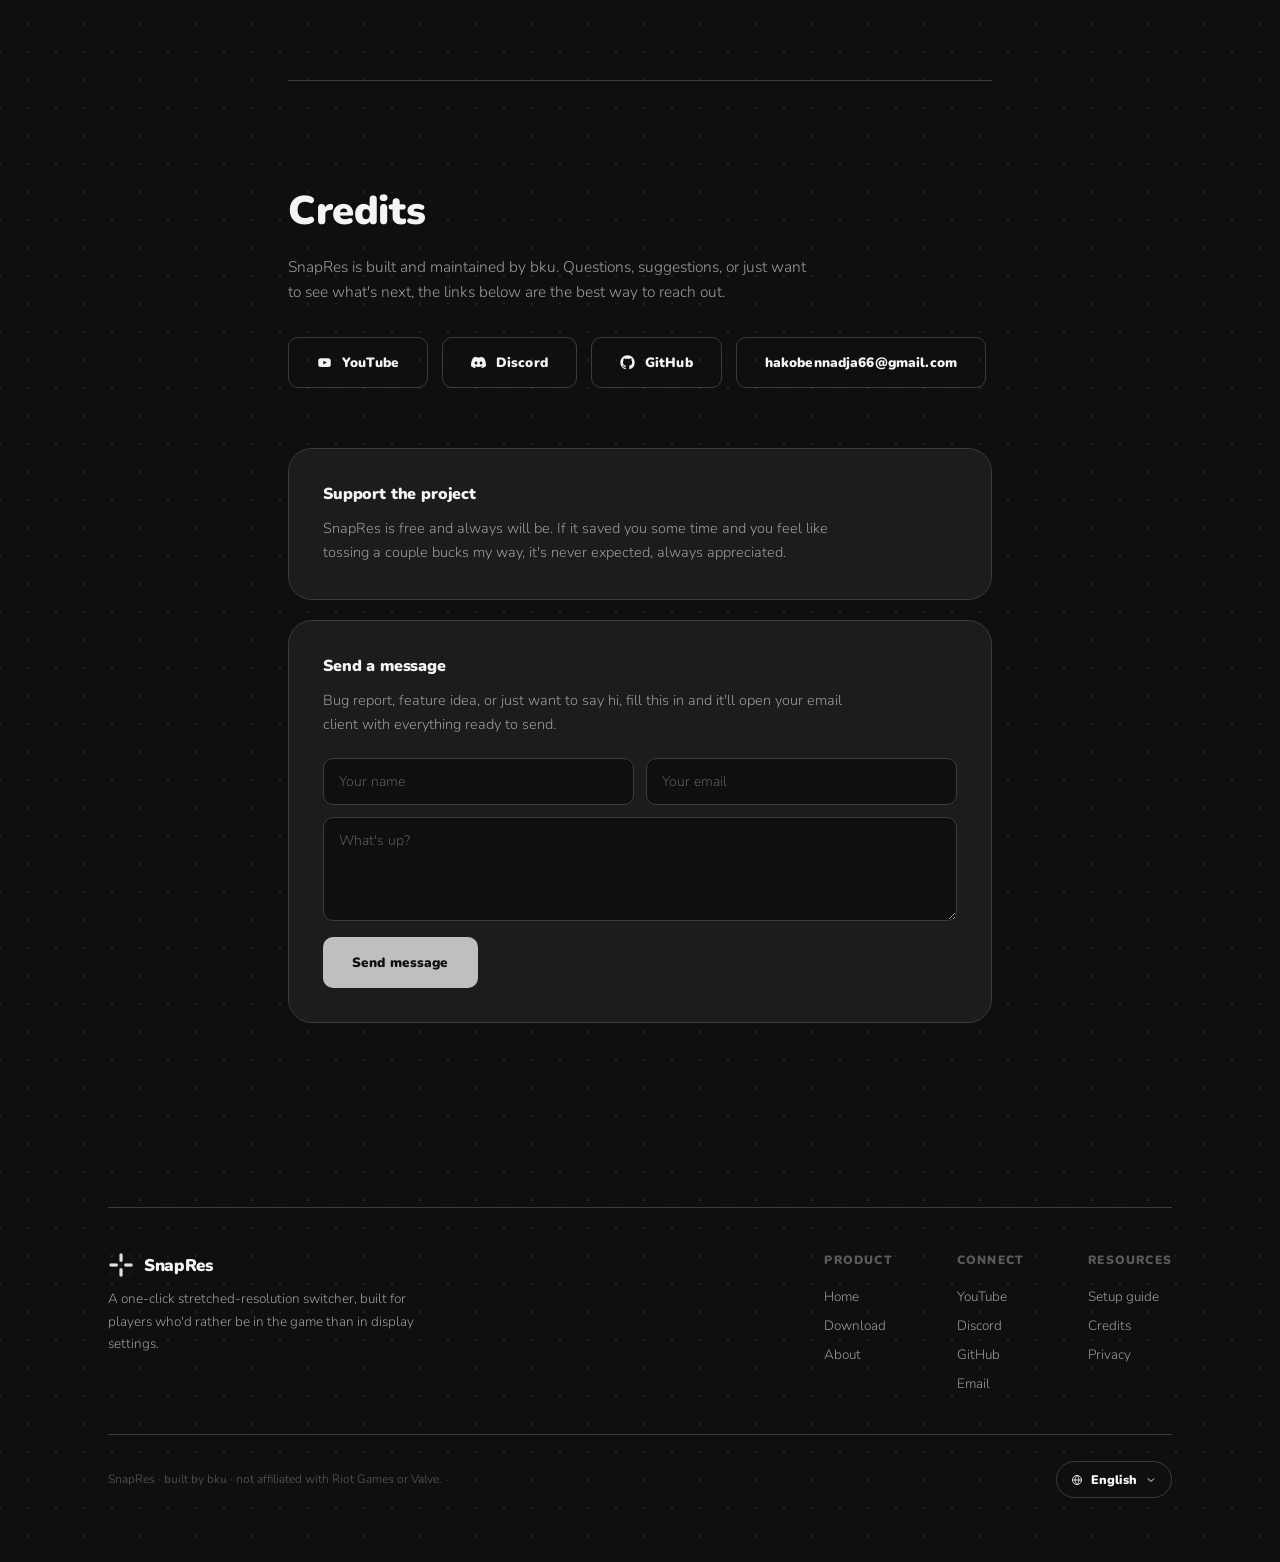
==== commit 4d13478a: "added ads" ====
--- a/about/index.html
+++ b/about/index.html
@@ -61,11 +61,13 @@
 
     <div class="reveal" style="padding:44px 0; border-top:1px solid var(--border); border-bottom:1px solid var(--border);">
       <h2 style="font-size:22px; margin-bottom:14px;">Why It's Worth Using</h2>
-      <p style="font-size:16px; max-width:600px;">It's genuinely just one click now instead of a whole process. No ads, no account, no background junk running when you're not using it. It does the one thing it's supposed to do and gets out of your way. If stretched res is part of your setup, this just saves you the hassle every single game.</p>
+      <p style="font-size:16px; max-width:600px;">It's genuinely just one click now instead of a whole process. No account, no ads inside the app, and no background junk running when you're not using it. It does the one thing it's supposed to do and gets out of your way. If stretched res is part of your setup, this just saves you the hassle every single game.</p>
     </div>
 
   </div>
 </section>
+
+<div class="ad-slot" data-ad-slot="about" hidden><span class="ad-slot__label">Advertisement</span></div>
 
 <section class="section--tight">
   <div class="container" style="display:flex; justify-content:center;">
@@ -152,6 +154,7 @@
           <h4 data-i18n="footer_resources">Resources</h4>
           <a href="/download#setup" data-i18n="footer_help">Setup guide</a>
           <a href="/about#credits" data-i18n="footer_credits">Credits</a>
+          <a href="/privacy">Privacy</a>
         </div>
       </div>
     </div>
@@ -171,6 +174,7 @@
 </footer>
 
 <script src="/assets/js/config.js"></script>
+<script src="/assets/js/ads.js"></script>
 <script src="/assets/js/analytics.js"></script>
 <script src="/assets/js/i18n.js"></script>
 <script src="/assets/js/app.js"></script>
--- a/assets/css/main.css
+++ b/assets/css/main.css
@@ -12,7 +12,6 @@
 }
 
 body {
-  
   background-image:
     radial-gradient(var(--border-soft) 1px, transparent 1px);
   background-size: 28px 28px;
@@ -326,7 +325,99 @@
   color: var(--text-main);
 }
 
-/* ---- video carousel ---- */
+.live-counter-card {
+  flex: 1 1 640px;
+  max-width: 760px;
+  width: 100%;
+  position: relative;
+  border-radius: var(--radius-lg);
+  border: 1px solid var(--border);
+  background: var(--panel);
+  overflow: hidden;
+  padding: 56px 40px 48px;
+  text-align: center;
+  box-shadow: 0 0 0 8px var(--glow), 0 50px 100px -34px rgba(0,0,0,.55);
+  transition: transform .45s var(--ease-snap), box-shadow .45s var(--ease-out), border-color .4s var(--ease-out);
+}
+[data-theme="light"] .live-counter-card { box-shadow: 0 0 0 8px var(--glow), 0 50px 100px -38px rgba(15,15,15,.22); }
+.live-counter-card:hover {
+  transform: translateY(-4px);
+  border-color: var(--text-main);
+  box-shadow: 0 0 0 12px var(--glow-strong), 0 54px 110px -32px rgba(0,0,0,.6);
+}
+.live-counter-card__aurora {
+  position: absolute;
+  inset: -45%;
+  background: conic-gradient(from 0deg, var(--status-ok), transparent 22%, transparent 78%, var(--status-ok));
+  opacity: .16;
+  filter: blur(60px);
+  animation: liveAuroraSpin 16s linear infinite;
+  pointer-events: none;
+}
+[data-theme="light"] .live-counter-card__aurora { opacity: .12; }
+@keyframes liveAuroraSpin { to { transform: rotate(360deg); } }
+.live-counter-card__globe {
+  position: absolute;
+  top: 50%; left: 50%;
+  width: 340px; height: 340px;
+  transform: translate(-50%,-50%);
+  color: var(--text-main);
+  opacity: .07;
+  pointer-events: none;
+}
+.live-counter-card__globe svg { width: 100%; height: 100%; }
+.live-counter-card__globe img {
+  width: 100%;
+  height: 100%;
+  object-fit: contain;
+  filter: grayscale(1);
+}
+.live-counter-card__badge {
+  position: relative;
+  display: inline-flex;
+  align-items: center;
+  gap: 9px;
+  padding: 9px 18px;
+  border: 1px solid var(--border);
+  border-radius: 999px;
+  background: var(--bg);
+  font-family: var(--font-title);
+  font-size: 11.5px;
+  letter-spacing: .14em;
+  text-transform: uppercase;
+  color: var(--text-dim);
+}
+.live-counter-card__dot {
+  width: 7px; height: 7px;
+  border-radius: 50%;
+  background: var(--status-ok);
+  flex: none;
+  animation: liveDotPulse 1.8s ease-out infinite;
+}
+@keyframes liveDotPulse {
+  0% { box-shadow: 0 0 0 0 rgba(127,227,172,.55); }
+  70% { box-shadow: 0 0 0 9px rgba(127,227,172,0); }
+  100% { box-shadow: 0 0 0 0 rgba(127,227,172,0); }
+}
+.live-counter-card__number {
+  position: relative;
+  font-family: var(--font-title);
+  font-size: clamp(64px, 8vw, 108px);
+  line-height: 1;
+  margin-top: 26px;
+  font-variant-numeric: tabular-nums;
+  background: linear-gradient(180deg, var(--text-main) 30%, var(--text-dim) 140%);
+  -webkit-background-clip: text;
+  background-clip: text;
+  -webkit-text-fill-color: transparent;
+}
+.live-counter-card__caption {
+  position: relative;
+  max-width: 320px;
+  margin: 14px auto 0;
+  font-size: 14.5px;
+}
+
 .video-carousel__thumbs {
   position: relative;
   overflow: hidden;
@@ -423,6 +514,7 @@
   .video-card { max-width: 520px; margin: 0 auto; }
   .video-card__label { padding: 18px 20px 22px; }
   .video-card__title { font-size: 16px; }
+  .live-counter-card { max-width: 520px; margin: 0 auto; padding: 44px 26px 38px; }
   .hero-visual { display: none; }
 }
 
@@ -676,3 +768,8 @@
 @media (prefers-reduced-motion: reduce) {
   *, *::before, *::after { animation-duration: .001ms !important; transition-duration: .001ms !important; scroll-behavior: auto !important; }
 }
+
+.ad-slot{max-width:970px;margin:56px auto;padding:0 24px;text-align:center;overflow:hidden}
+.ad-slot[hidden]{display:none}
+.ad-slot__label{display:block;margin-bottom:8px;font-size:11px;letter-spacing:.08em;text-transform:uppercase;color:var(--text-dimmer)}
+.ad-slot ins{min-height:90px}
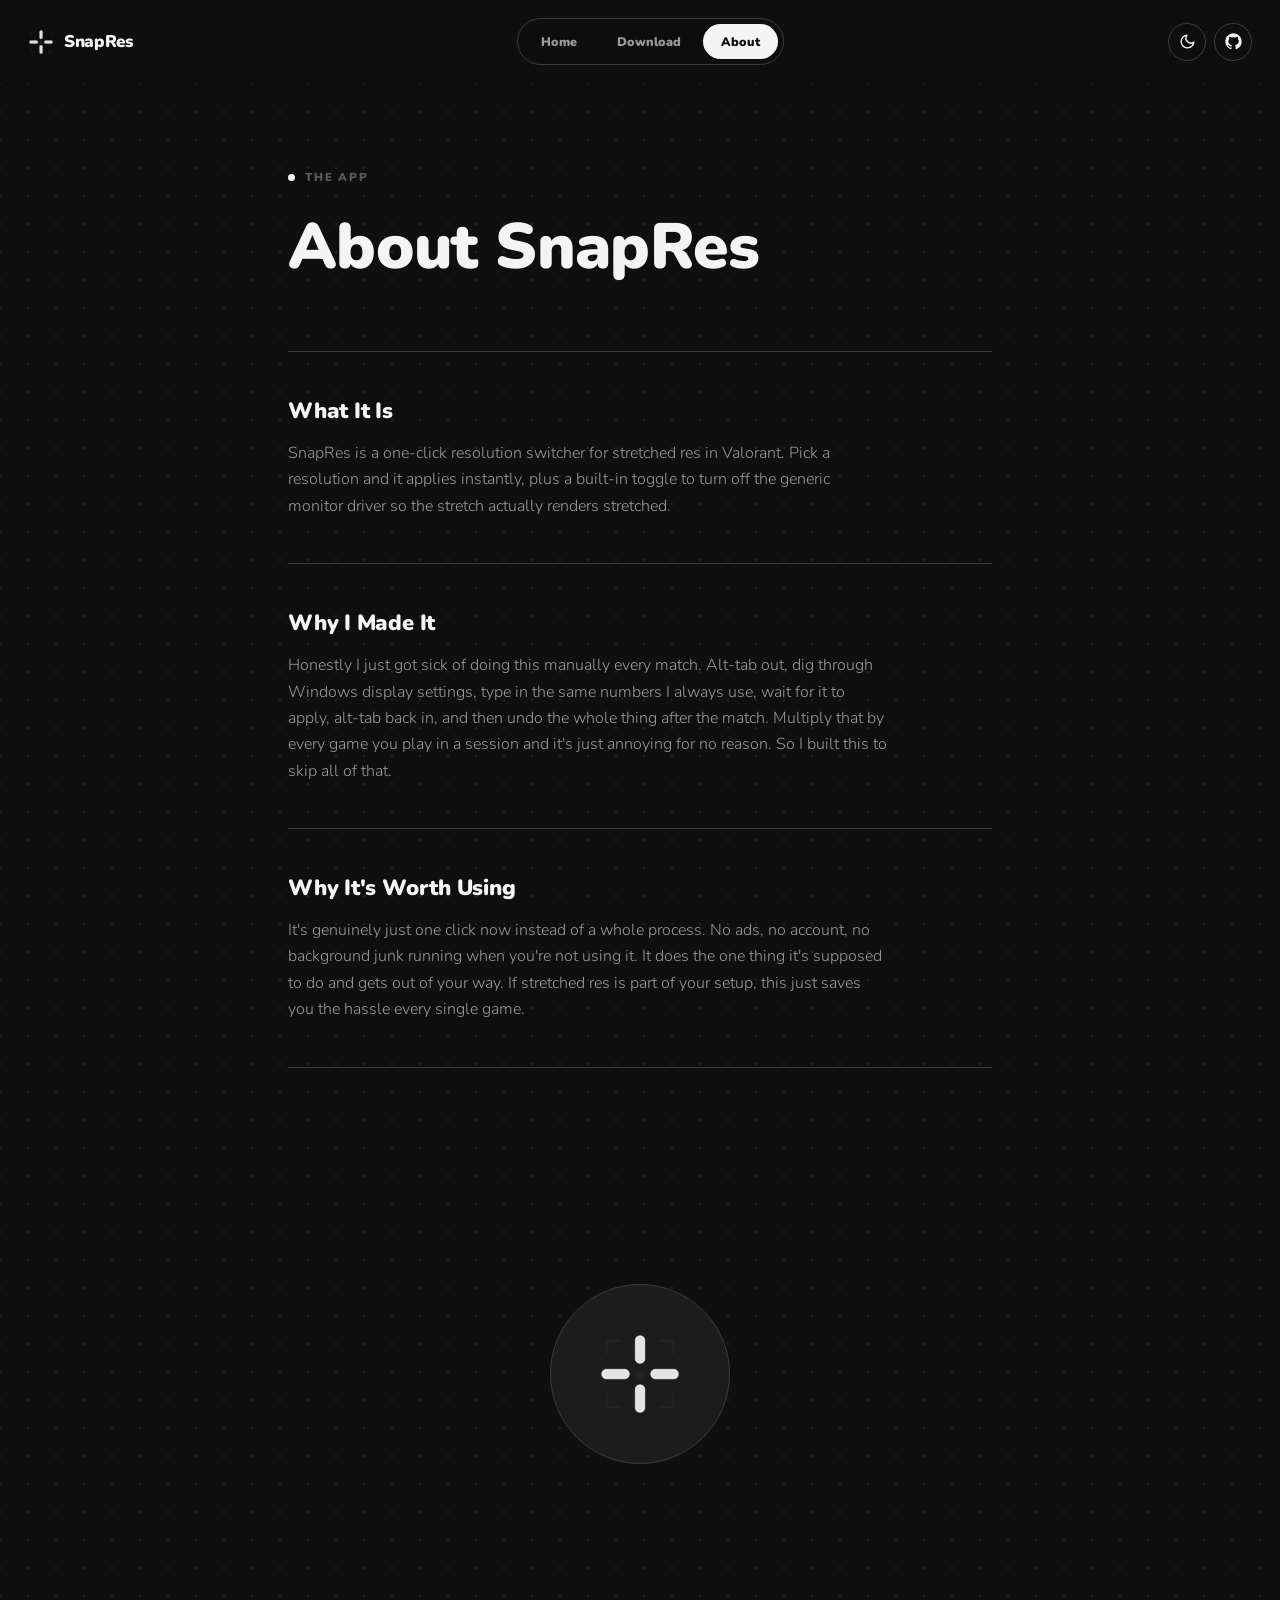
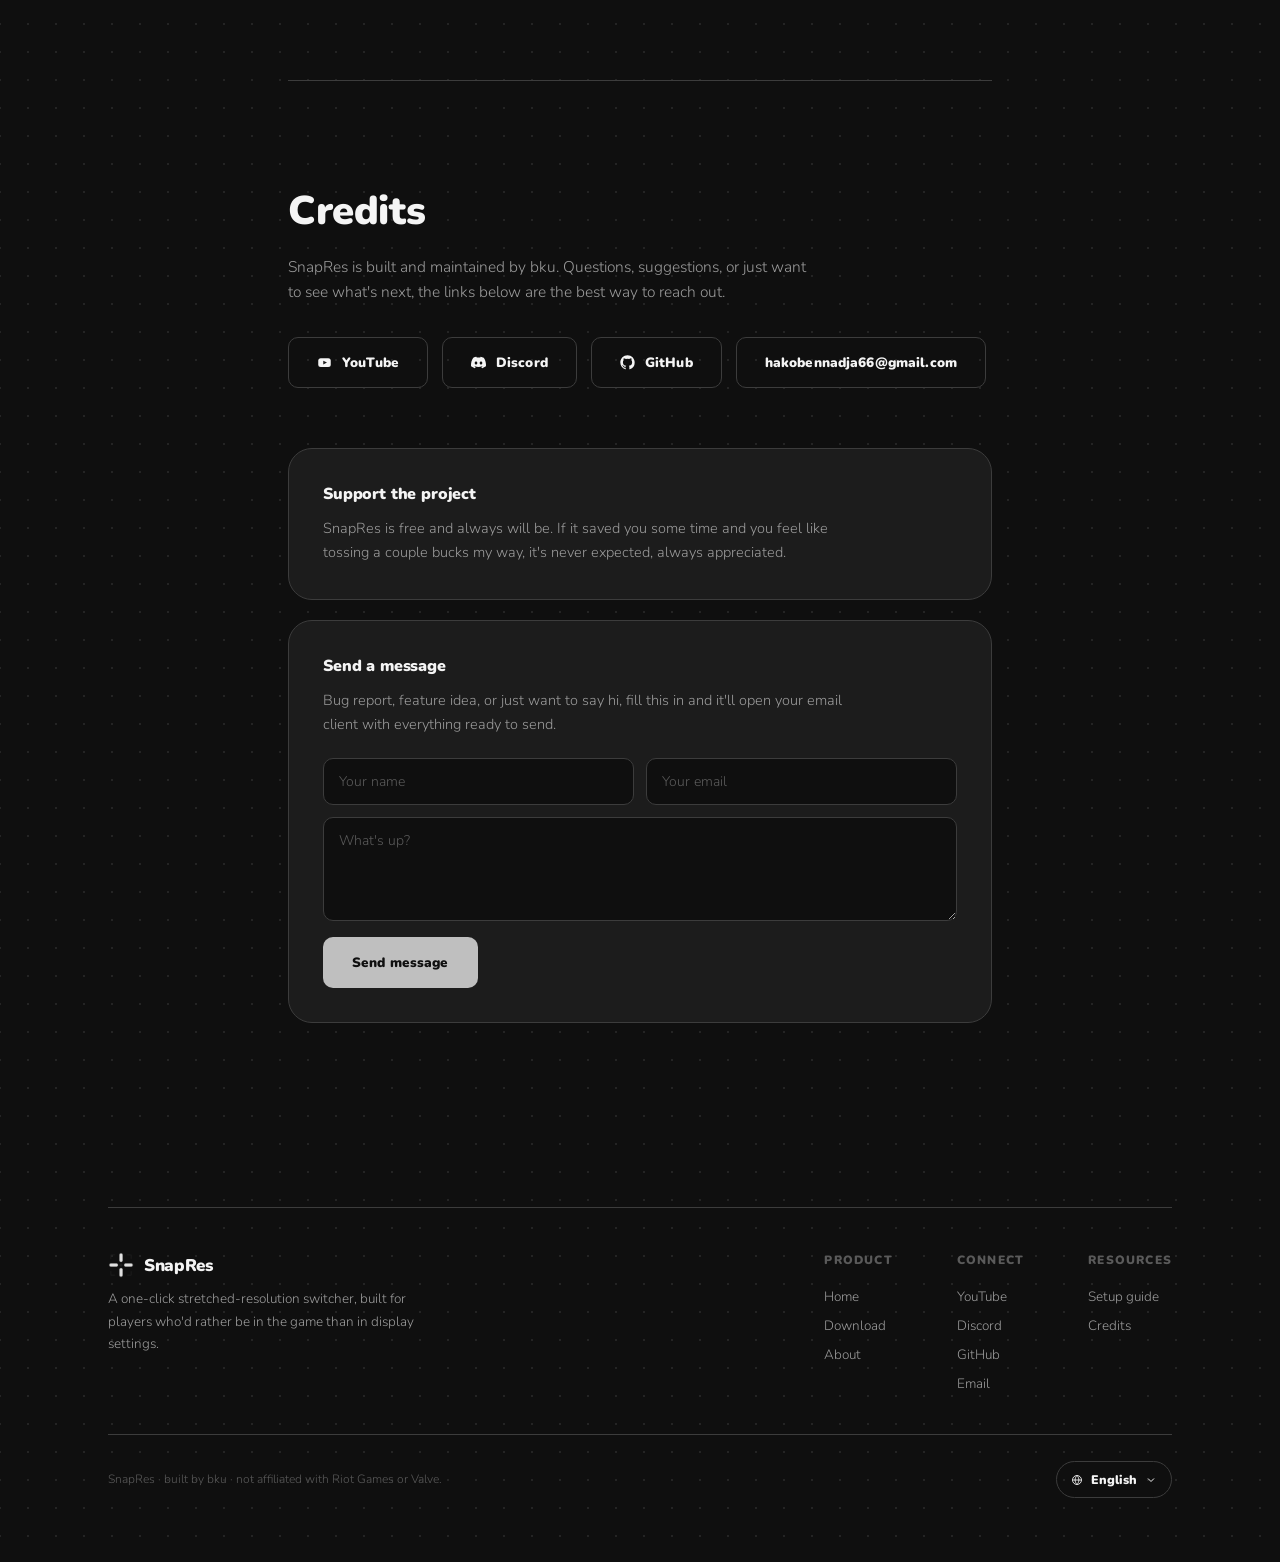
==== commit c69d9ec1: "Add AdSense snippet to pages" ====
--- a/about/index.html
+++ b/about/index.html
@@ -61,13 +61,11 @@
 
     <div class="reveal" style="padding:44px 0; border-top:1px solid var(--border); border-bottom:1px solid var(--border);">
       <h2 style="font-size:22px; margin-bottom:14px;">Why It's Worth Using</h2>
-      <p style="font-size:16px; max-width:600px;">It's genuinely just one click now instead of a whole process. No account, no ads inside the app, and no background junk running when you're not using it. It does the one thing it's supposed to do and gets out of your way. If stretched res is part of your setup, this just saves you the hassle every single game.</p>
+      <p style="font-size:16px; max-width:600px;">It's genuinely just one click now instead of a whole process. No ads, no account, no background junk running when you're not using it. It does the one thing it's supposed to do and gets out of your way. If stretched res is part of your setup, this just saves you the hassle every single game.</p>
     </div>
 
   </div>
 </section>
-
-<div class="ad-slot" data-ad-slot="about" hidden><span class="ad-slot__label">Advertisement</span></div>
 
 <section class="section--tight">
   <div class="container" style="display:flex; justify-content:center;">
@@ -154,7 +152,6 @@
           <h4 data-i18n="footer_resources">Resources</h4>
           <a href="/download#setup" data-i18n="footer_help">Setup guide</a>
           <a href="/about#credits" data-i18n="footer_credits">Credits</a>
-          <a href="/privacy">Privacy</a>
         </div>
       </div>
     </div>
@@ -174,7 +171,6 @@
 </footer>
 
 <script src="/assets/js/config.js"></script>
-<script src="/assets/js/ads.js"></script>
 <script src="/assets/js/analytics.js"></script>
 <script src="/assets/js/i18n.js"></script>
 <script src="/assets/js/app.js"></script>
--- a/assets/css/main.css
+++ b/assets/css/main.css
@@ -12,6 +12,7 @@
 }
 
 body {
+  
   background-image:
     radial-gradient(var(--border-soft) 1px, transparent 1px);
   background-size: 28px 28px;
@@ -325,99 +326,7 @@
   color: var(--text-main);
 }
 
-.live-counter-card {
-  flex: 1 1 640px;
-  max-width: 760px;
-  width: 100%;
-  position: relative;
-  border-radius: var(--radius-lg);
-  border: 1px solid var(--border);
-  background: var(--panel);
-  overflow: hidden;
-  padding: 56px 40px 48px;
-  text-align: center;
-  box-shadow: 0 0 0 8px var(--glow), 0 50px 100px -34px rgba(0,0,0,.55);
-  transition: transform .45s var(--ease-snap), box-shadow .45s var(--ease-out), border-color .4s var(--ease-out);
-}
-[data-theme="light"] .live-counter-card { box-shadow: 0 0 0 8px var(--glow), 0 50px 100px -38px rgba(15,15,15,.22); }
-.live-counter-card:hover {
-  transform: translateY(-4px);
-  border-color: var(--text-main);
-  box-shadow: 0 0 0 12px var(--glow-strong), 0 54px 110px -32px rgba(0,0,0,.6);
-}
-.live-counter-card__aurora {
-  position: absolute;
-  inset: -45%;
-  background: conic-gradient(from 0deg, var(--status-ok), transparent 22%, transparent 78%, var(--status-ok));
-  opacity: .16;
-  filter: blur(60px);
-  animation: liveAuroraSpin 16s linear infinite;
-  pointer-events: none;
-}
-[data-theme="light"] .live-counter-card__aurora { opacity: .12; }
-@keyframes liveAuroraSpin { to { transform: rotate(360deg); } }
-.live-counter-card__globe {
-  position: absolute;
-  top: 50%; left: 50%;
-  width: 340px; height: 340px;
-  transform: translate(-50%,-50%);
-  color: var(--text-main);
-  opacity: .07;
-  pointer-events: none;
-}
-.live-counter-card__globe svg { width: 100%; height: 100%; }
-.live-counter-card__globe img {
-  width: 100%;
-  height: 100%;
-  object-fit: contain;
-  filter: grayscale(1);
-}
-.live-counter-card__badge {
-  position: relative;
-  display: inline-flex;
-  align-items: center;
-  gap: 9px;
-  padding: 9px 18px;
-  border: 1px solid var(--border);
-  border-radius: 999px;
-  background: var(--bg);
-  font-family: var(--font-title);
-  font-size: 11.5px;
-  letter-spacing: .14em;
-  text-transform: uppercase;
-  color: var(--text-dim);
-}
-.live-counter-card__dot {
-  width: 7px; height: 7px;
-  border-radius: 50%;
-  background: var(--status-ok);
-  flex: none;
-  animation: liveDotPulse 1.8s ease-out infinite;
-}
-@keyframes liveDotPulse {
-  0% { box-shadow: 0 0 0 0 rgba(127,227,172,.55); }
-  70% { box-shadow: 0 0 0 9px rgba(127,227,172,0); }
-  100% { box-shadow: 0 0 0 0 rgba(127,227,172,0); }
-}
-.live-counter-card__number {
-  position: relative;
-  font-family: var(--font-title);
-  font-size: clamp(64px, 8vw, 108px);
-  line-height: 1;
-  margin-top: 26px;
-  font-variant-numeric: tabular-nums;
-  background: linear-gradient(180deg, var(--text-main) 30%, var(--text-dim) 140%);
-  -webkit-background-clip: text;
-  background-clip: text;
-  -webkit-text-fill-color: transparent;
-}
-.live-counter-card__caption {
-  position: relative;
-  max-width: 320px;
-  margin: 14px auto 0;
-  font-size: 14.5px;
-}
-
+/* ---- video carousel ---- */
 .video-carousel__thumbs {
   position: relative;
   overflow: hidden;
@@ -514,7 +423,6 @@
   .video-card { max-width: 520px; margin: 0 auto; }
   .video-card__label { padding: 18px 20px 22px; }
   .video-card__title { font-size: 16px; }
-  .live-counter-card { max-width: 520px; margin: 0 auto; padding: 44px 26px 38px; }
   .hero-visual { display: none; }
 }
 
@@ -768,8 +676,3 @@
 @media (prefers-reduced-motion: reduce) {
   *, *::before, *::after { animation-duration: .001ms !important; transition-duration: .001ms !important; scroll-behavior: auto !important; }
 }
-
-.ad-slot{max-width:970px;margin:56px auto;padding:0 24px;text-align:center;overflow:hidden}
-.ad-slot[hidden]{display:none}
-.ad-slot__label{display:block;margin-bottom:8px;font-size:11px;letter-spacing:.08em;text-transform:uppercase;color:var(--text-dimmer)}
-.ad-slot ins{min-height:90px}
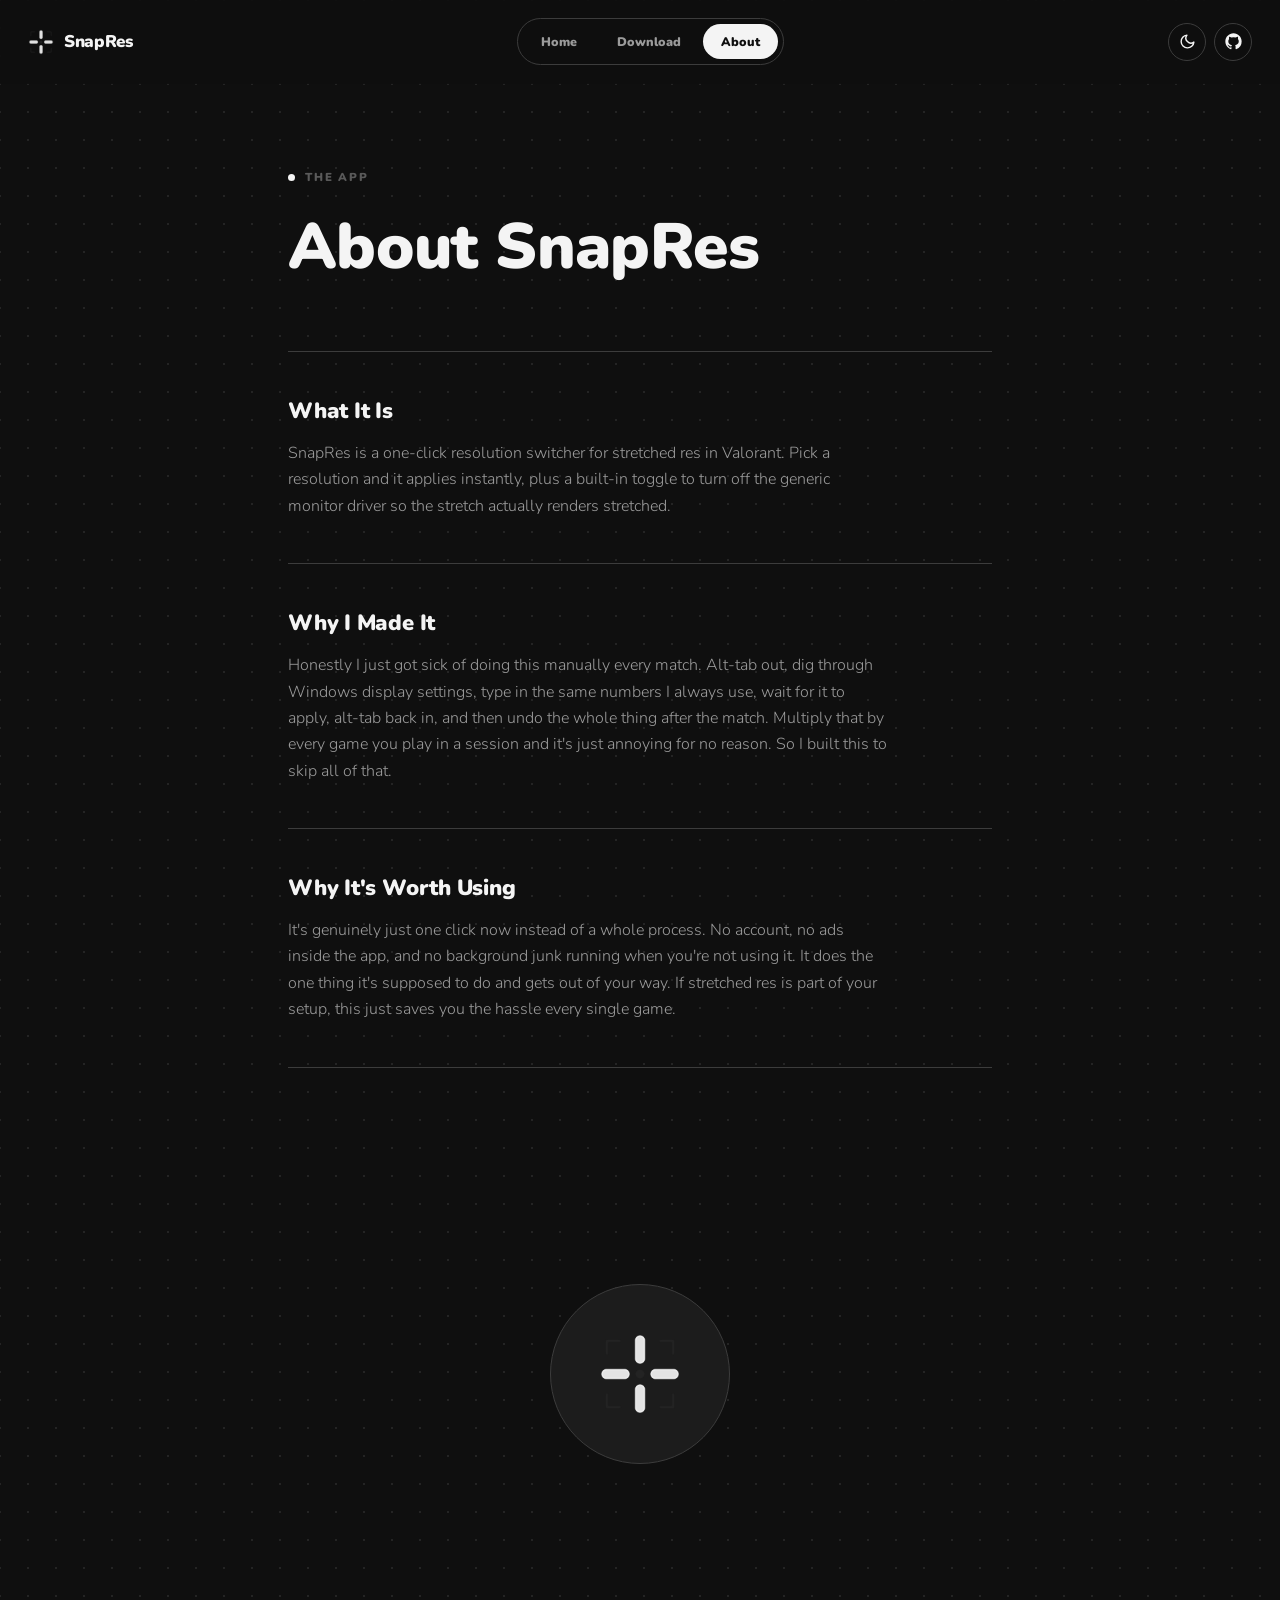
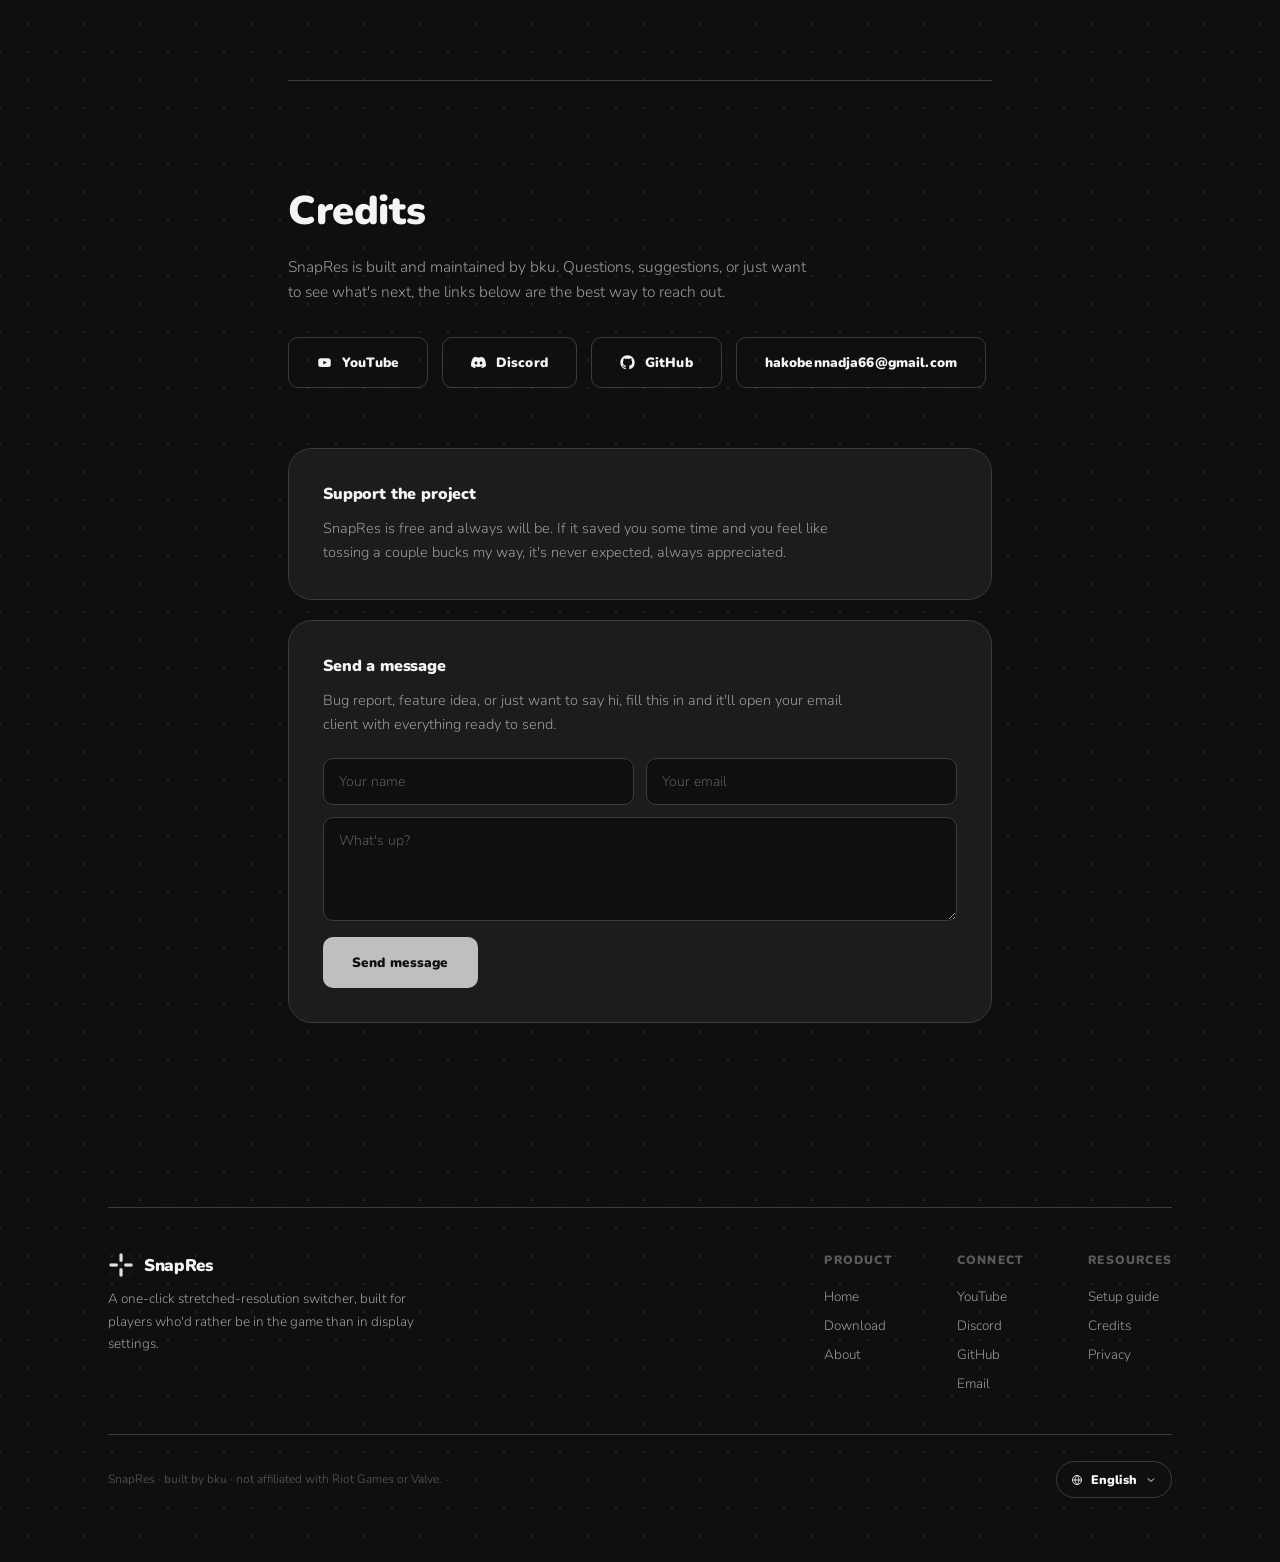
==== commit 3c720964: "backup" ====
--- a/about/index.html
+++ b/about/index.html
@@ -61,11 +61,13 @@
 
     <div class="reveal" style="padding:44px 0; border-top:1px solid var(--border); border-bottom:1px solid var(--border);">
       <h2 style="font-size:22px; margin-bottom:14px;">Why It's Worth Using</h2>
-      <p style="font-size:16px; max-width:600px;">It's genuinely just one click now instead of a whole process. No ads, no account, no background junk running when you're not using it. It does the one thing it's supposed to do and gets out of your way. If stretched res is part of your setup, this just saves you the hassle every single game.</p>
+      <p style="font-size:16px; max-width:600px;">It's genuinely just one click now instead of a whole process. No account, no ads inside the app, and no background junk running when you're not using it. It does the one thing it's supposed to do and gets out of your way. If stretched res is part of your setup, this just saves you the hassle every single game.</p>
     </div>
 
   </div>
 </section>
+
+<div class="ad-slot" data-ad-slot="about" hidden><span class="ad-slot__label">Advertisement</span></div>
 
 <section class="section--tight">
   <div class="container" style="display:flex; justify-content:center;">
@@ -152,6 +154,7 @@
           <h4 data-i18n="footer_resources">Resources</h4>
           <a href="/download#setup" data-i18n="footer_help">Setup guide</a>
           <a href="/about#credits" data-i18n="footer_credits">Credits</a>
+          <a href="/privacy">Privacy</a>
         </div>
       </div>
     </div>
@@ -171,6 +174,7 @@
 </footer>
 
 <script src="/assets/js/config.js"></script>
+<script src="/assets/js/ads.js"></script>
 <script src="/assets/js/analytics.js"></script>
 <script src="/assets/js/i18n.js"></script>
 <script src="/assets/js/app.js"></script>
--- a/assets/css/main.css
+++ b/assets/css/main.css
@@ -12,7 +12,6 @@
 }
 
 body {
-  
   background-image:
     radial-gradient(var(--border-soft) 1px, transparent 1px);
   background-size: 28px 28px;
@@ -326,7 +325,99 @@
   color: var(--text-main);
 }
 
-/* ---- video carousel ---- */
+.live-counter-card {
+  flex: 1 1 640px;
+  max-width: 760px;
+  width: 100%;
+  position: relative;
+  border-radius: var(--radius-lg);
+  border: 1px solid var(--border);
+  background: var(--panel);
+  overflow: hidden;
+  padding: 56px 40px 48px;
+  text-align: center;
+  box-shadow: 0 0 0 8px var(--glow), 0 50px 100px -34px rgba(0,0,0,.55);
+  transition: transform .45s var(--ease-snap), box-shadow .45s var(--ease-out), border-color .4s var(--ease-out);
+}
+[data-theme="light"] .live-counter-card { box-shadow: 0 0 0 8px var(--glow), 0 50px 100px -38px rgba(15,15,15,.22); }
+.live-counter-card:hover {
+  transform: translateY(-4px);
+  border-color: var(--text-main);
+  box-shadow: 0 0 0 12px var(--glow-strong), 0 54px 110px -32px rgba(0,0,0,.6);
+}
+.live-counter-card__aurora {
+  position: absolute;
+  inset: -45%;
+  background: conic-gradient(from 0deg, var(--status-ok), transparent 22%, transparent 78%, var(--status-ok));
+  opacity: .16;
+  filter: blur(60px);
+  animation: liveAuroraSpin 16s linear infinite;
+  pointer-events: none;
+}
+[data-theme="light"] .live-counter-card__aurora { opacity: .12; }
+@keyframes liveAuroraSpin { to { transform: rotate(360deg); } }
+.live-counter-card__globe {
+  position: absolute;
+  top: 50%; left: 50%;
+  width: 340px; height: 340px;
+  transform: translate(-50%,-50%);
+  color: var(--text-main);
+  opacity: .07;
+  pointer-events: none;
+}
+.live-counter-card__globe svg { width: 100%; height: 100%; }
+.live-counter-card__globe img {
+  width: 100%;
+  height: 100%;
+  object-fit: contain;
+  filter: grayscale(1);
+}
+.live-counter-card__badge {
+  position: relative;
+  display: inline-flex;
+  align-items: center;
+  gap: 9px;
+  padding: 9px 18px;
+  border: 1px solid var(--border);
+  border-radius: 999px;
+  background: var(--bg);
+  font-family: var(--font-title);
+  font-size: 11.5px;
+  letter-spacing: .14em;
+  text-transform: uppercase;
+  color: var(--text-dim);
+}
+.live-counter-card__dot {
+  width: 7px; height: 7px;
+  border-radius: 50%;
+  background: var(--status-ok);
+  flex: none;
+  animation: liveDotPulse 1.8s ease-out infinite;
+}
+@keyframes liveDotPulse {
+  0% { box-shadow: 0 0 0 0 rgba(127,227,172,.55); }
+  70% { box-shadow: 0 0 0 9px rgba(127,227,172,0); }
+  100% { box-shadow: 0 0 0 0 rgba(127,227,172,0); }
+}
+.live-counter-card__number {
+  position: relative;
+  font-family: var(--font-title);
+  font-size: clamp(64px, 8vw, 108px);
+  line-height: 1;
+  margin-top: 26px;
+  font-variant-numeric: tabular-nums;
+  background: linear-gradient(180deg, var(--text-main) 30%, var(--text-dim) 140%);
+  -webkit-background-clip: text;
+  background-clip: text;
+  -webkit-text-fill-color: transparent;
+}
+.live-counter-card__caption {
+  position: relative;
+  max-width: 320px;
+  margin: 14px auto 0;
+  font-size: 14.5px;
+}
+
 .video-carousel__thumbs {
   position: relative;
   overflow: hidden;
@@ -423,6 +514,7 @@
   .video-card { max-width: 520px; margin: 0 auto; }
   .video-card__label { padding: 18px 20px 22px; }
   .video-card__title { font-size: 16px; }
+  .live-counter-card { max-width: 520px; margin: 0 auto; padding: 44px 26px 38px; }
   .hero-visual { display: none; }
 }
 
@@ -676,3 +768,8 @@
 @media (prefers-reduced-motion: reduce) {
   *, *::before, *::after { animation-duration: .001ms !important; transition-duration: .001ms !important; scroll-behavior: auto !important; }
 }
+
+.ad-slot{max-width:970px;margin:56px auto;padding:0 24px;text-align:center;overflow:hidden}
+.ad-slot[hidden]{display:none}
+.ad-slot__label{display:block;margin-bottom:8px;font-size:11px;letter-spacing:.08em;text-transform:uppercase;color:var(--text-dimmer)}
+.ad-slot ins{min-height:90px}
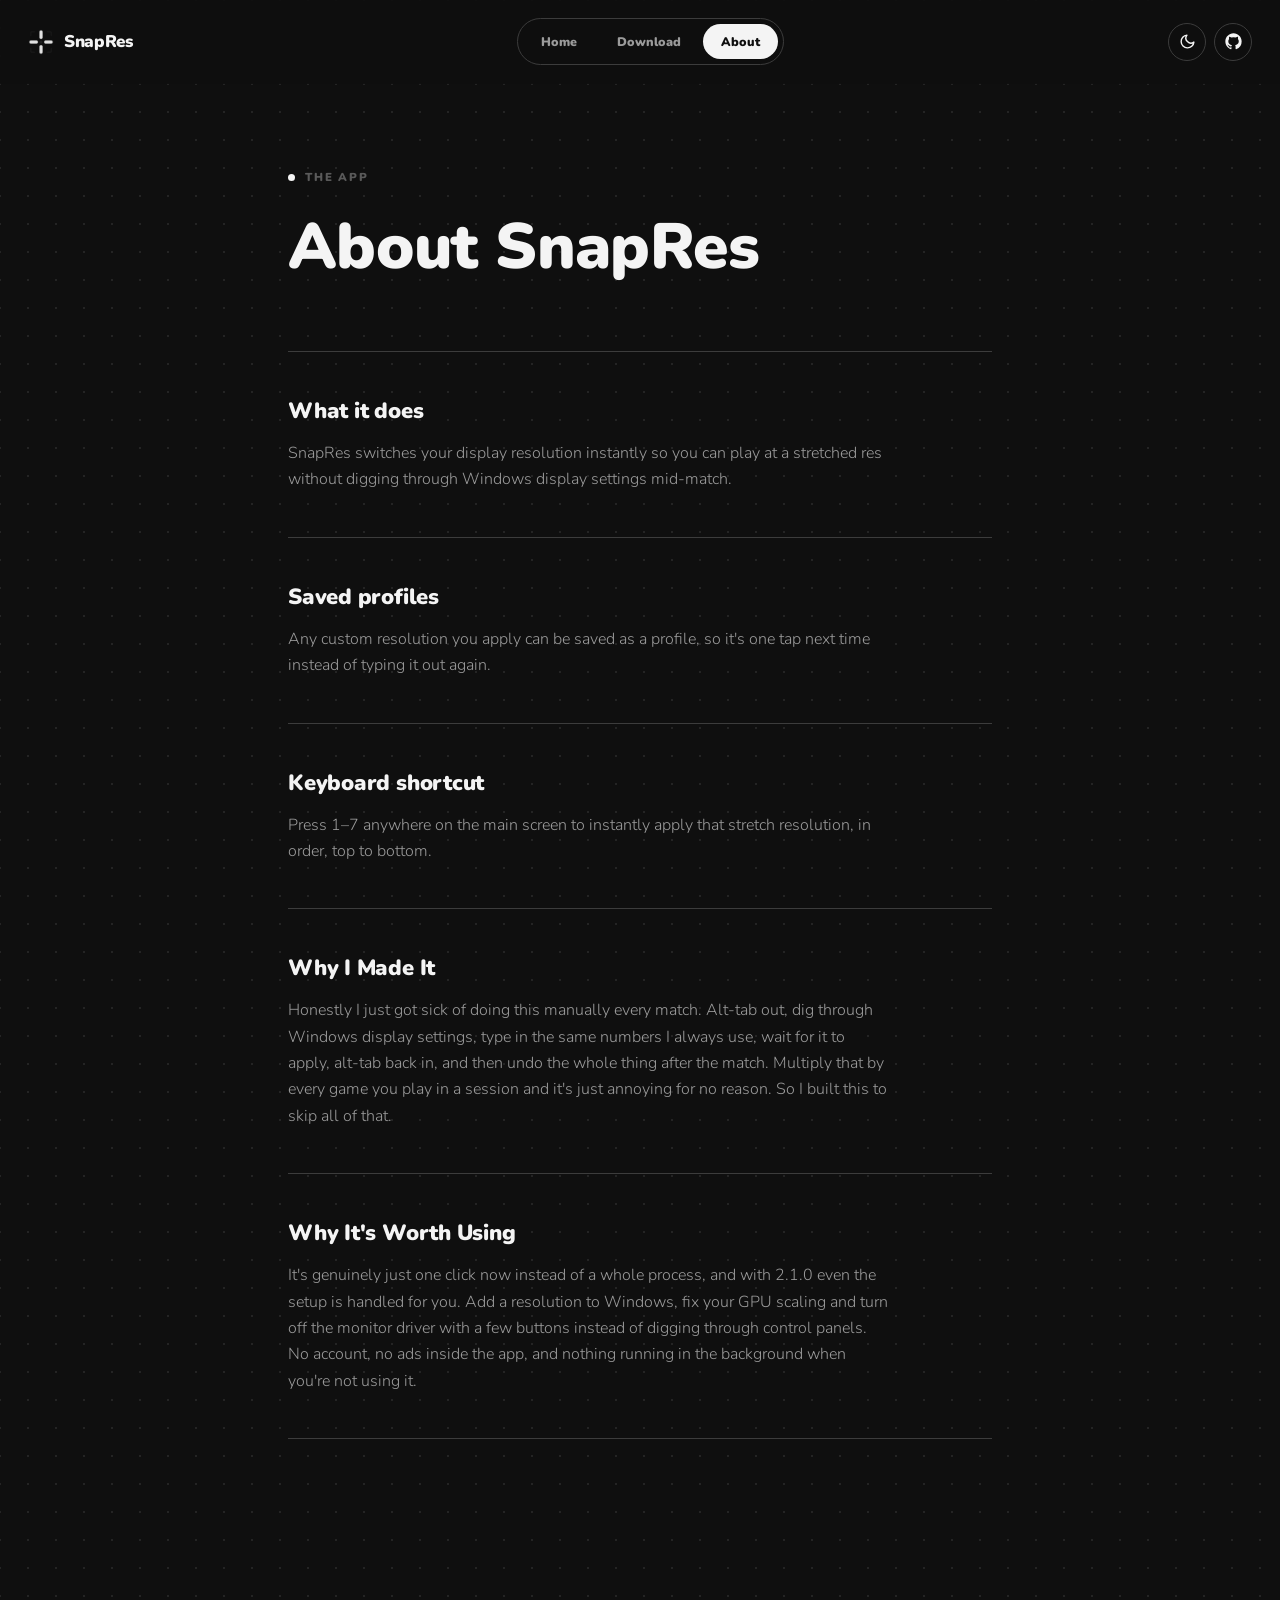
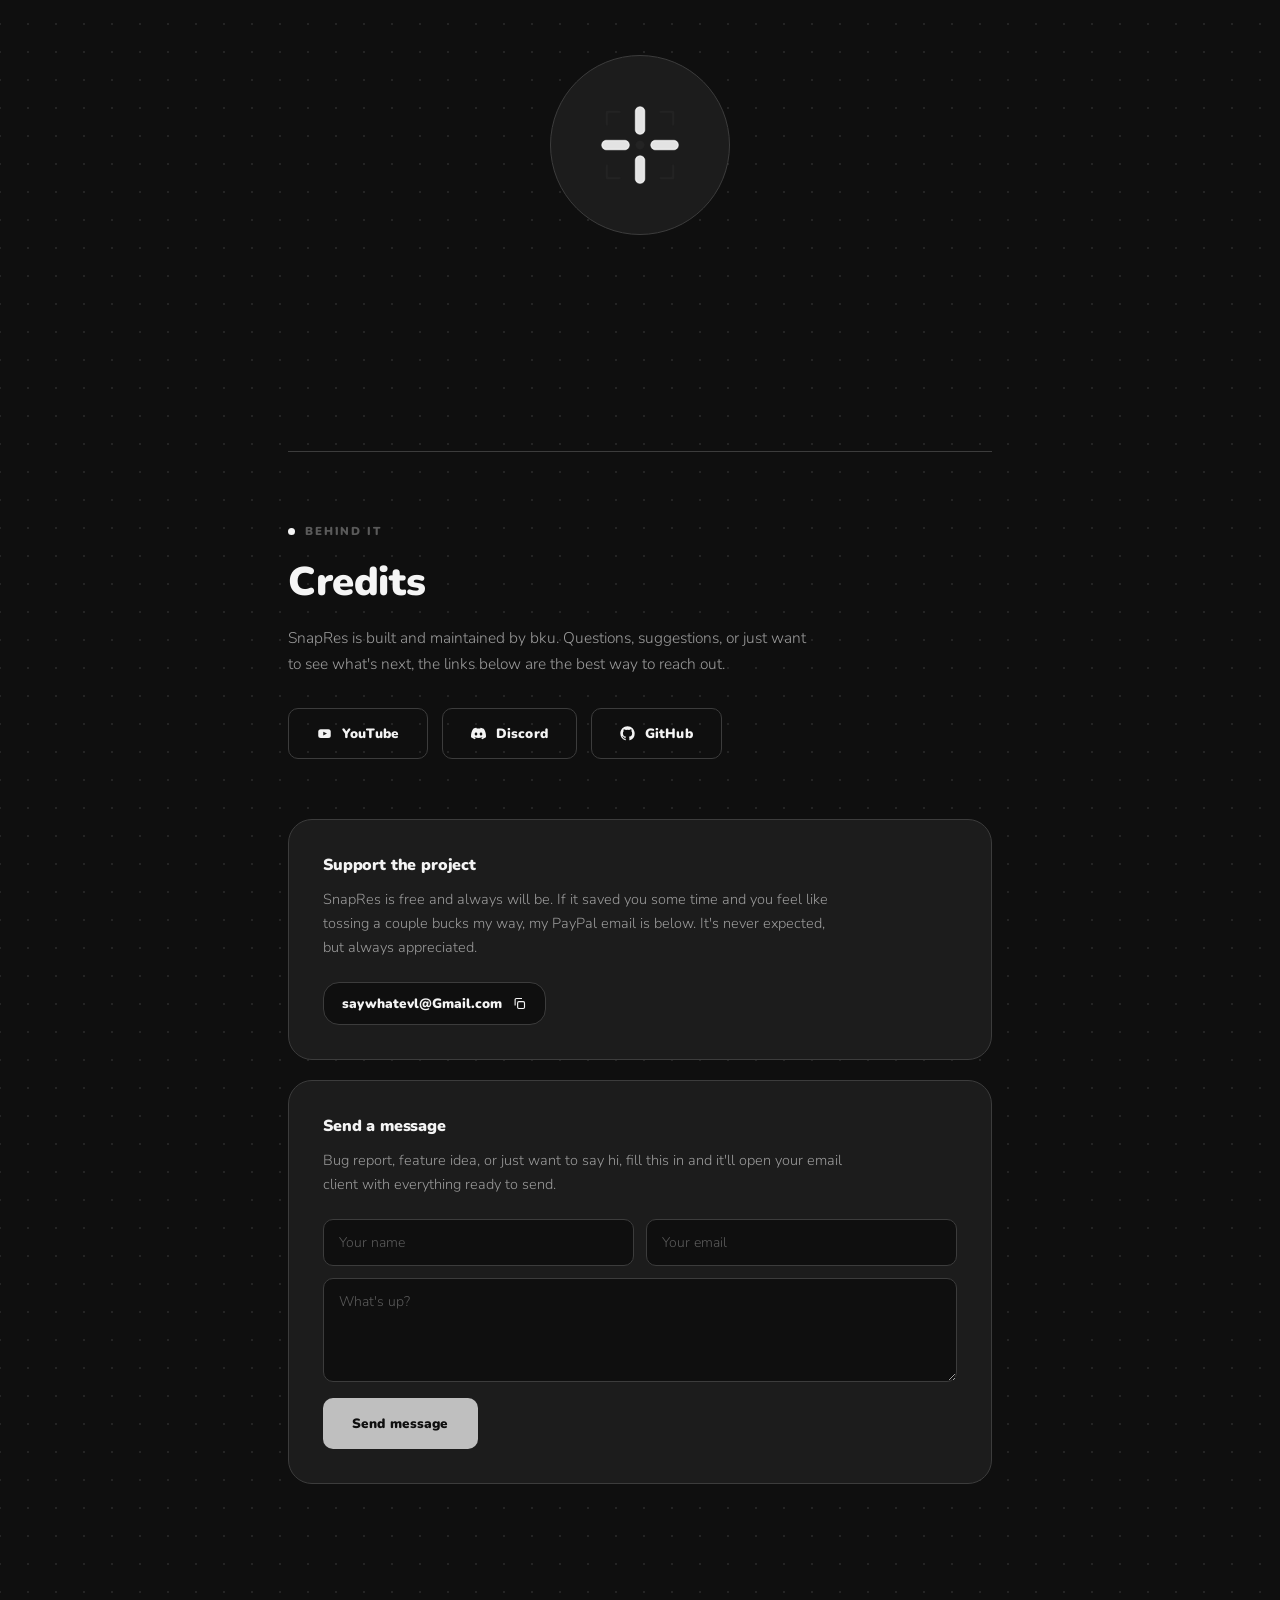
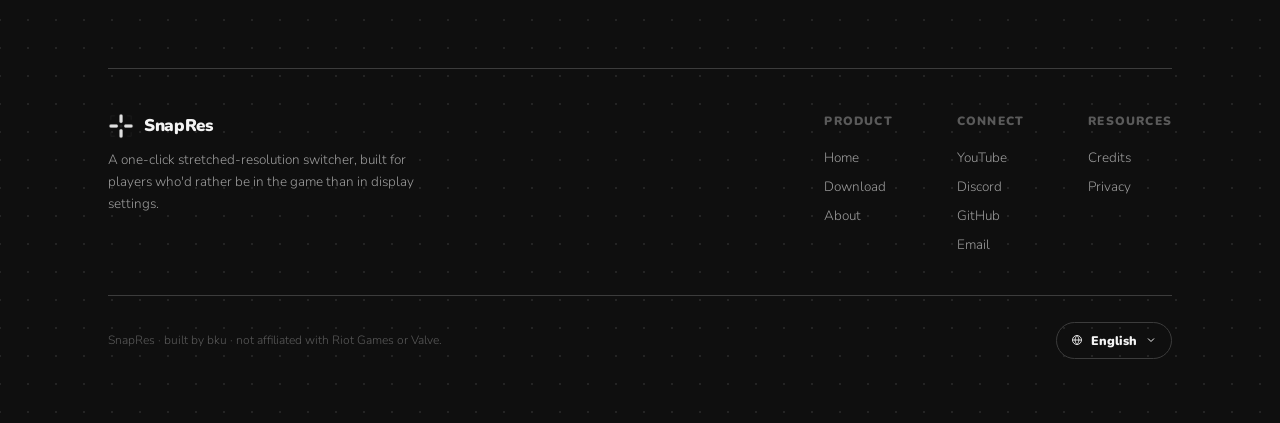
==== commit dc308a1c: "updated for snapres v2.1.0" ====
--- a/about/index.html
+++ b/about/index.html
@@ -5,6 +5,9 @@
 <meta name="viewport" content="width=device-width, initial-scale=1">
 <title>About SnapRes</title>
 <meta name="description" content="Why SnapRes exists, what it does, and how to reach bku, the developer behind it.">
+<link rel="canonical" href="https://snapres.online/about/">
+<meta name="google-adsense-account" content="ca-pub-4877016790191203">
+<script async src="https://pagead2.googlesyndication.com/pagead/js/adsbygoogle.js?client=ca-pub-4877016790191203" crossorigin="anonymous"></script>
 <link rel="icon" href="/assets/icons/favicon.ico">
 <link rel="apple-touch-icon" href="/assets/img/Logo_Main.png">
 <link rel="stylesheet" href="/assets/css/tokens.css">
@@ -12,6 +15,8 @@
 </head>
 <body data-page="about">
 <div class="page-veil"></div>
+<aside class="ad-rail ad-rail--left" data-ad-slot="about" hidden><span class="ad-rail__label">Advertisement</span></aside>
+<aside class="ad-rail ad-rail--right" data-ad-slot="about" hidden><span class="ad-rail__label">Advertisement</span></aside>
 
 <nav class="nav">
   <a class="nav__brand" href="/">
@@ -50,8 +55,18 @@
   <div class="container" style="max-width:760px;">
 
     <div class="reveal" style="padding:44px 0; border-top:1px solid var(--border);">
-      <h2 style="font-size:22px; margin-bottom:14px;">What It Is</h2>
-      <p style="font-size:16px; max-width:600px;">SnapRes is a one-click resolution switcher for stretched res in Valorant. Pick a resolution and it applies instantly, plus a built-in toggle to turn off the generic monitor driver so the stretch actually renders stretched.</p>
+      <h2 style="font-size:22px; margin-bottom:14px;" data-i18n="ab1_t">What it does</h2>
+      <p style="font-size:16px; max-width:600px;" data-i18n="ab1_b">SnapRes switches your display resolution instantly so you can play at a stretched res without digging through Windows display settings mid-match.</p>
+    </div>
+
+    <div class="reveal" style="padding:44px 0; border-top:1px solid var(--border);">
+      <h2 style="font-size:22px; margin-bottom:14px;" data-i18n="ab2_t">Saved profiles</h2>
+      <p style="font-size:16px; max-width:600px;" data-i18n="ab2_b">Any custom resolution you apply can be saved as a profile, so it's one tap next time instead of typing it out again.</p>
+    </div>
+
+    <div class="reveal" style="padding:44px 0; border-top:1px solid var(--border);">
+      <h2 style="font-size:22px; margin-bottom:14px;" data-i18n="ab3_t">Keyboard shortcut</h2>
+      <p style="font-size:16px; max-width:600px;" data-i18n="ab3_b">Press 1–7 anywhere on the main screen to instantly apply that stretch resolution, in order, top to bottom.</p>
     </div>
 
     <div class="reveal" style="padding:44px 0; border-top:1px solid var(--border);">
@@ -61,13 +76,10 @@
 
     <div class="reveal" style="padding:44px 0; border-top:1px solid var(--border); border-bottom:1px solid var(--border);">
       <h2 style="font-size:22px; margin-bottom:14px;">Why It's Worth Using</h2>
-      <p style="font-size:16px; max-width:600px;">It's genuinely just one click now instead of a whole process. No account, no ads inside the app, and no background junk running when you're not using it. It does the one thing it's supposed to do and gets out of your way. If stretched res is part of your setup, this just saves you the hassle every single game.</p>
+      <p style="font-size:16px; max-width:600px;">It's genuinely just one click now instead of a whole process, and with 2.1.0 even the setup is handled for you. Add a resolution to Windows, fix your GPU scaling and turn off the monitor driver with a few buttons instead of digging through control panels. No account, no ads inside the app, and nothing running in the background when you're not using it.</p>
     </div>
-
   </div>
 </section>
-
-<div class="ad-slot" data-ad-slot="about" hidden><span class="ad-slot__label">Advertisement</span></div>
 
 <section class="section--tight">
   <div class="container" style="display:flex; justify-content:center;">
@@ -90,7 +102,7 @@
     </p>
 
     <div class="reveal" style="display:flex; gap:14px; flex-wrap:wrap; margin-bottom:60px;">
-      <a class="btn btn--ghost" data-cfg="YOUTUBE_URL" href="https://www.youtube.com/@bkuuuuu" target="_blank" rel="noopener">
+      <a class="btn btn--ghost" data-cfg="YOUTUBE_URL" href="https://www.youtube.com/@bkuu12" target="_blank" rel="noopener">
         <svg width="15" height="15" viewBox="0 0 24 24" fill="currentColor"><rect x="2" y="5" width="20" height="14" rx="4"/><path d="M10 9l6 3-6 3V9z" fill="var(--panel)"/></svg>
         <span data-i18n="footer_youtube">YouTube</span>
       </a>
@@ -102,15 +114,12 @@
         <svg width="15" height="15" viewBox="0 0 24 24" fill="currentColor"><path d="M12 .5C5.65.5.5 5.65.5 12c0 5.09 3.29 9.39 7.86 10.91.57.1.79-.25.79-.55 0-.27-.01-1.16-.02-2.11-3.2.7-3.88-1.36-3.88-1.36-.53-1.34-1.28-1.7-1.28-1.7-1.05-.72.08-.71.08-.71 1.16.08 1.77 1.19 1.77 1.19 1.03 1.77 2.7 1.26 3.36.96.1-.75.4-1.26.73-1.55-2.55-.29-5.23-1.28-5.23-5.68 0-1.25.45-2.28 1.19-3.08-.12-.29-.52-1.46.11-3.05 0 0 .97-.31 3.18 1.18a11.1 11.1 0 0 1 5.79 0c2.2-1.49 3.17-1.18 3.17-1.18.64 1.59.24 2.76.12 3.05.74.8 1.19 1.83 1.19 3.08 0 4.41-2.69 5.38-5.25 5.67.41.36.78 1.06.78 2.15 0 1.55-.01 2.8-.01 3.18 0 .31.21.66.79.55A11.5 11.5 0 0 0 23.5 12C23.5 5.65 18.35.5 12 .5z"/></svg>
         <span data-i18n="footer_github">GitHub</span>
       </a>
-      <a class="btn btn--ghost" data-cfg="CONTACT_EMAIL" data-cfg-text="CONTACT_EMAIL" href="mailto:hakobennadja66@gmail.com">
-        <svg width="15" height="15" viewBox="0 0 24 24" fill="none" stroke="currentColor" stroke-width="1.8"><rect x="3" y="5" width="18" height="14" rx="2"/><path d="M3 7l9 6 9-6"/></svg>
-        hakobennadja66@gmail.com
-      </a>
     </div>
 
     <div class="reveal" style="background:var(--panel); border:1px solid var(--border); border-radius:var(--radius-lg); padding:34px;">
       <h3 style="font-size:16px; margin-bottom:12px;" data-i18n="support_title">Support the project</h3>
-      <p style="font-size:14.5px; max-width:520px;" data-i18n="support_body">SnapRes is free and always will be. If it saved you some time and you feel like tossing a couple bucks my way, it's never expected, always appreciated.</p>
+      <p style="font-size:14.5px; max-width:520px; margin-bottom:22px;" data-i18n="support_body">SnapRes is free and always will be. If it saved you some time and you feel like tossing a couple bucks my way, my PayPal email is below. It's never expected, but always appreciated.</p>
+      <button type="button" class="copy-chip" data-copy="saywhatevl@Gmail.com"><span data-copy-label>saywhatevl@Gmail.com</span><svg width="15" height="15" viewBox="0 0 24 24" fill="none" stroke="currentColor" stroke-width="1.8" aria-hidden="true"><rect x="9" y="9" width="11" height="11" rx="2"/><path d="M5 15V6a2 2 0 0 1 2-2h9"/></svg></button>
     </div>
 
     <div class="reveal" style="background:var(--panel); border:1px solid var(--border); border-radius:var(--radius-lg); padding:34px; margin-top:20px;">
@@ -145,14 +154,13 @@
         </div>
         <div class="footer__col">
           <h4 data-i18n="footer_connect">Connect</h4>
-          <a data-cfg="YOUTUBE_URL" href="https://www.youtube.com/@bkuuuuu" target="_blank" rel="noopener" data-i18n="footer_youtube">YouTube</a>
+          <a data-cfg="YOUTUBE_URL" href="https://www.youtube.com/@bkuu12" target="_blank" rel="noopener" data-i18n="footer_youtube">YouTube</a>
           <a data-cfg="DISCORD_URL" href="https://discord.gg/MzX9wJ6Tyf" target="_blank" rel="noopener" data-i18n="footer_discord">Discord</a>
           <a data-cfg="GITHUB_REPO_URL" href="https://github.com/bkuwu/SnapRes" target="_blank" rel="noopener" data-i18n="footer_github">GitHub</a>
           <a data-cfg="CONTACT_EMAIL" data-cfg-text="CONTACT_EMAIL" href="mailto:hakobennadja66@gmail.com" data-i18n="footer_email">Email</a>
         </div>
         <div class="footer__col">
           <h4 data-i18n="footer_resources">Resources</h4>
-          <a href="/download#setup" data-i18n="footer_help">Setup guide</a>
           <a href="/about#credits" data-i18n="footer_credits">Credits</a>
           <a href="/privacy">Privacy</a>
         </div>
--- a/assets/css/main.css
+++ b/assets/css/main.css
@@ -769,7 +769,197 @@
   *, *::before, *::after { animation-duration: .001ms !important; transition-duration: .001ms !important; scroll-behavior: auto !important; }
 }
 
-.ad-slot{max-width:970px;margin:56px auto;padding:0 24px;text-align:center;overflow:hidden}
-.ad-slot[hidden]{display:none}
-.ad-slot__label{display:block;margin-bottom:8px;font-size:11px;letter-spacing:.08em;text-transform:uppercase;color:var(--text-dimmer)}
-.ad-slot ins{min-height:90px}
+.ad-rail{display:none;position:fixed;top:120px;width:160px;text-align:center;z-index:5}
+.ad-rail--left{left:calc(50% - var(--rail-w, 760px) / 2 - 180px)}
+.ad-rail--right{right:calc(50% - var(--rail-w, 760px) / 2 - 180px)}
+.ad-rail__label{display:block;margin-bottom:8px;font-size:11px;letter-spacing:.08em;text-transform:uppercase;color:var(--text-dimmer)}
+.ad-rail ins{width:160px;min-height:600px}
+body[data-page="home"]{--rail-w:1440px}
+body[data-page="about"],body[data-page="download"]{--rail-w:1100px}
+@media (min-width:1816px) and (min-height:760px){
+  body[data-page="home"] .ad-rail:not([hidden]){display:block}
+}
+@media (min-width:1476px) and (min-height:760px){
+  body[data-page="about"] .ad-rail:not([hidden]),
+  body[data-page="download"] .ad-rail:not([hidden]){display:block}
+}
+
+.catch-section { padding-top: 20px; padding-bottom: 20px; }
+.catch {
+  position: relative;
+  text-align: center;
+  padding: 76px 28px;
+  border: 1px solid var(--border);
+  border-radius: var(--radius-lg);
+  background: radial-gradient(70% 120% at 50% 0%, var(--glow), transparent 70%), var(--panel);
+  overflow: hidden;
+  animation: catchPulse 4.5s ease-in-out infinite;
+}
+.catch::before {
+  content: "";
+  position: absolute;
+  top: -50%; left: -10%; right: -10%;
+  height: 130%;
+  background: radial-gradient(closest-side, var(--glow-strong), transparent);
+  opacity: .55;
+  filter: blur(34px);
+  pointer-events: none;
+  animation: catchDrift 9s ease-in-out infinite alternate;
+}
+.catch__line {
+  position: relative;
+  font-family: var(--font-title);
+  font-size: clamp(30px, 5.2vw, 64px);
+  line-height: 1.1;
+  letter-spacing: -0.02em;
+  max-width: 900px;
+  margin: 0 auto;
+  background: linear-gradient(100deg, var(--text-dimmer) 0%, var(--text-main) 35%, var(--text-main) 65%, var(--text-dimmer) 100%);
+  background-size: 240% 100%;
+  -webkit-background-clip: text;
+  background-clip: text;
+  -webkit-text-fill-color: transparent;
+  filter: drop-shadow(0 0 18px var(--glow-strong));
+  animation: catchSweep 6s ease-in-out infinite alternate;
+}
+.catch__sub { position: relative; max-width: 520px; margin: 24px auto 0; font-size: 16px; }
+@keyframes catchSweep { from { background-position: 0% 50%; } to { background-position: 100% 50%; } }
+@keyframes catchDrift { from { transform: translateX(-12%); } to { transform: translateX(12%); } }
+@keyframes catchPulse {
+  0%, 100% { box-shadow: 0 0 0 8px var(--glow), 0 0 50px -12px var(--glow); }
+  50% { box-shadow: 0 0 0 14px var(--glow), 0 0 110px -4px var(--glow-strong); }
+}
+@media (prefers-reduced-motion: reduce) {
+  .catch, .catch::before, .catch__line { animation: none; }
+}
+
+.snapframe__shot--bare {
+  border: 0;
+  background: transparent;
+  box-shadow: none;
+  overflow: visible;
+  padding: 0;
+}
+.snapframe__shot--bare img {
+  border-radius: 0;
+  filter: drop-shadow(0 34px 44px rgba(0, 0, 0, .5));
+}
+[data-theme="light"] .snapframe__shot--bare img { filter: drop-shadow(0 30px 40px rgba(15, 15, 15, .2)); }
+
+.infonote {
+  display: flex;
+  gap: 14px;
+  align-items: flex-start;
+  max-width: 460px;
+  margin-top: 26px;
+  padding: 18px 20px;
+  border: 1px solid var(--border);
+  border-radius: var(--radius-md);
+  background: var(--panel);
+}
+.infonote__i {
+  flex: none;
+  width: 26px; height: 26px;
+  border-radius: 50%;
+  border: 1px solid var(--text-dimmer);
+  display: grid;
+  place-items: center;
+  font-family: var(--font-title);
+  font-size: 13px;
+  color: var(--text-dim);
+}
+.infonote__t { font-family: var(--font-title); font-size: 14px; color: var(--text-main); margin-bottom: 4px; }
+.infonote__b { font-size: 13px; line-height: 1.55; }
+
+.feat-grid {
+  display: grid;
+  grid-template-columns: repeat(3, 1fr);
+  gap: 1px;
+  background: var(--border);
+  border: 1px solid var(--border);
+  border-radius: var(--radius-lg);
+  overflow: hidden;
+}
+.feat-grid > div { background: var(--panel); padding: 32px 26px; }
+
+.setup-group {
+  font-family: var(--font-title);
+  font-size: 11.5px;
+  letter-spacing: .12em;
+  text-transform: uppercase;
+  color: var(--text-dimmer);
+  margin: 38px 0 12px;
+}
+.setup-group:first-child { margin-top: 0; }
+.mock-btn {
+  display: inline-block;
+  margin-top: 14px;
+  padding: 8px 20px;
+  border: 1px solid var(--border);
+  border-radius: var(--radius-sm);
+  background: var(--bg);
+  font-family: var(--font-title);
+  font-size: 12.5px;
+  color: var(--text-main);
+}
+.vendor {
+  margin-top: 12px;
+  padding: 14px 16px 14px 18px;
+  border: 1px solid var(--border);
+  border-left: 3px solid var(--vc);
+  border-radius: var(--radius-md);
+  background: var(--bg);
+}
+.vendor--nvidia { --vc: #76b900; }
+.vendor--amd { --vc: #ed1c24; }
+.vendor--intel { --vc: #0071c5; }
+.vendor__name { font-family: var(--font-title); font-size: 11.5px; letter-spacing: .12em; text-transform: uppercase; color: var(--vc); margin-bottom: 4px; }
+.vendor__list { margin: 0; padding: 0; list-style: none; counter-reset: v; }
+.vendor__list li {
+  counter-increment: v;
+  position: relative;
+  padding-left: 30px;
+  margin-top: 8px;
+  font-size: 13px;
+  line-height: 1.55;
+  color: var(--text-dim);
+}
+.vendor__list li::before {
+  content: counter(v);
+  position: absolute;
+  left: 0; top: 1px;
+  width: 19px; height: 19px;
+  border-radius: 50%;
+  display: grid;
+  place-items: center;
+  background: color-mix(in srgb, var(--vc) 22%, transparent);
+  color: var(--vc);
+  font-family: var(--font-title);
+  font-size: 10.5px;
+}
+[dir="rtl"] .vendor { border-left: 1px solid var(--border); border-right: 3px solid var(--vc); padding: 14px 18px 14px 16px; }
+[dir="rtl"] .vendor__list li { padding-left: 0; padding-right: 30px; }
+[dir="rtl"] .vendor__list li::before { left: auto; right: 0; }
+
+@media (max-width: 860px) { .feat-grid { grid-template-columns: repeat(2, 1fr); } }
+@media (max-width: 560px) {
+  .feat-grid { grid-template-columns: 1fr; }
+  .catch { padding: 52px 20px; }
+}
+
+.copy-chip {
+  display: inline-flex;
+  align-items: center;
+  gap: 10px;
+  padding: 11px 18px;
+  border: 1px solid var(--border);
+  border-radius: var(--radius-md);
+  background: var(--bg);
+  color: var(--text-main);
+  font-family: var(--font-title);
+  font-size: 13.5px;
+  cursor: pointer;
+  transition: border-color .2s ease, background .2s ease;
+}
+.copy-chip:hover { border-color: var(--text-dimmer); }
+.copy-chip.is-copied { border-color: var(--text-dim); }
